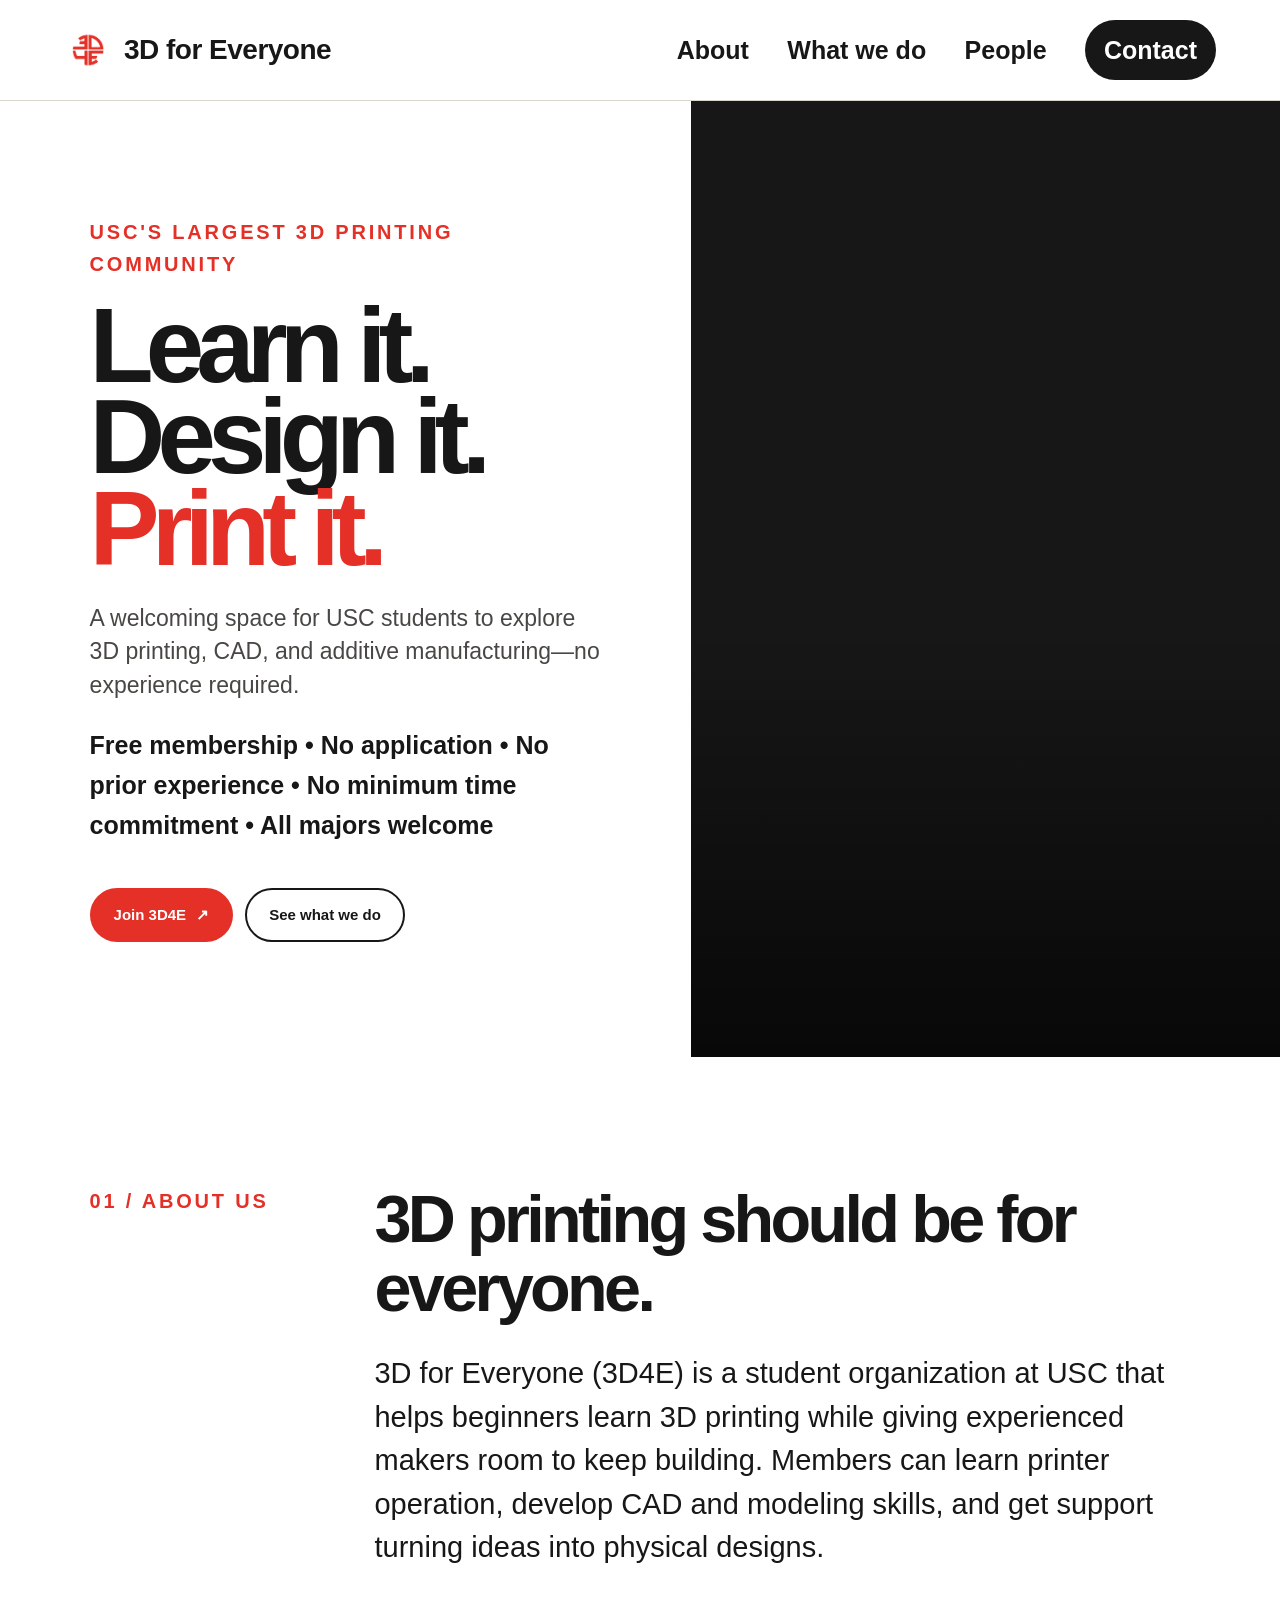
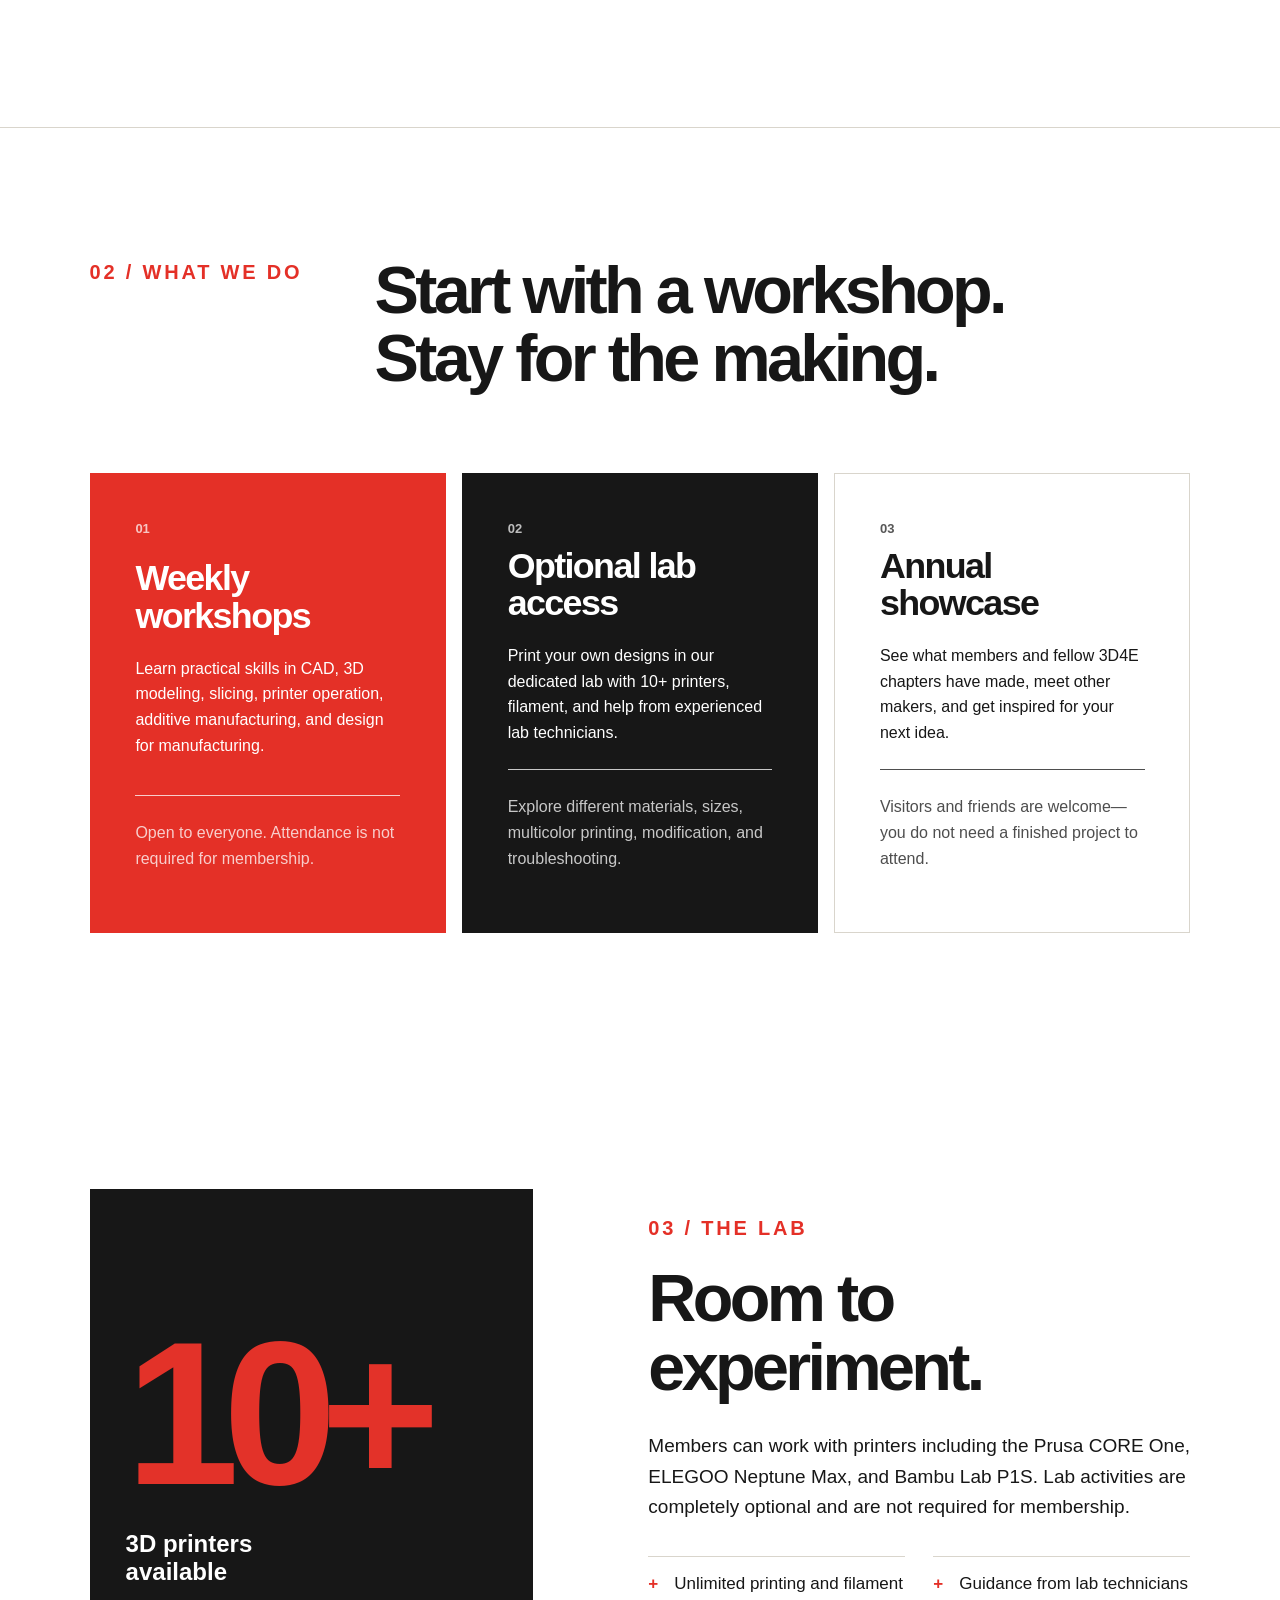
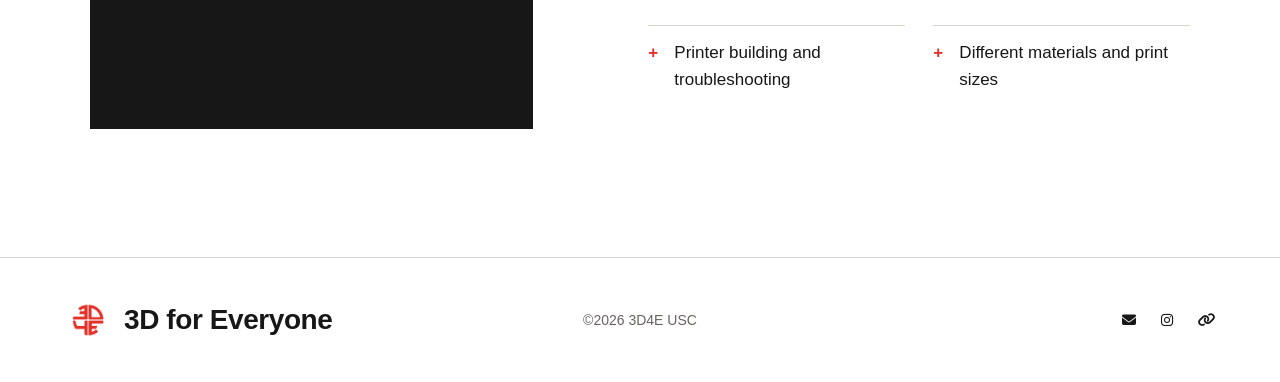
==== index.html @ 54d4dddd "Updating UI" ====
<!doctype html>
<html lang="en">

<head>
  <meta charset="utf-8">
  <meta name="viewport" content="width=device-width, initial-scale=1">
  <meta name="description"
    content="3D for Everyone at USC is an inclusive community for learning 3D printing, CAD, and additive manufacturing.">
  <title>3D for Everyone at USC</title>
  <link rel="stylesheet" href="https://cdnjs.cloudflare.com/ajax/libs/font-awesome/6.5.2/css/all.min.css">
  <link rel="stylesheet" href="styles.css">
</head>

<body>
  <header class="site-header">
    <a class="brand" href="index.html" aria-label="3D for Everyone home">
      <img class="brand-logo" src="images/logo.png" alt="3D for Everyone logo">
      <span>3D for Everyone</span>
    </a>
    <nav aria-label="Main navigation">
      <a href="#about">About</a>
      <a href="#what-we-do">What we do</a>
      <a href="#people">People</a>
      <a class="nav-cta" href="contact.html">Contact</a>
    </nav>
  </header>

  <main>
    <section class="hero">
      <div class="hero-copy">
        <p class="eyebrow">USC's Largest 3D printing community</p>
        <h1>Learn it.<br>Design it.<br><span>Print it.</span></h1>
        <p class="hero-lede">A welcoming space for USC students to explore 3D printing, CAD, and additive
          manufacturing—no experience required.</p>
        <p class="membership-line">
          Free membership • No application • No prior experience • No minimum time commitment • All majors welcome
        </p>
        <div class="button-row">
          <a class="button button-primary" href="https://linktr.ee/3d4e_at_usc" target="_blank"
            rel="noopener noreferrer">Join 3D4E <span aria-hidden="true">↗</span></a>
          <a class="button button-secondary" href="#what-we-do">See what we do</a>



        </div>

      </div>
      <div class="hero-art">
        <div class="hero-slideshow">

          <img src="images/club-photo-2.jpg">
          <img src="images/club-photo-1.jpg">
          <img src="images/club-photo-4.jpg">
          <img src="images/club-photo-5.jpg">
          <img src="images/club-photo-6.jpg">
        </div>

      </div>
    </section>

    <section class="intro section" id="about">
      <p class="section-number">01 / About us</p>
      <div>
        <h2>3D printing should be for everyone.</h2>
        <p>3D for Everyone (3D4E) is a student organization at USC that helps beginners learn 3D printing while giving
          experienced makers room to keep building. Members can learn printer operation, develop CAD and modeling
          skills, and get support turning ideas into physical designs.
        </p>

      </div>
    </section>

    <section class="section activities" id="what-we-do">
      <div class="section-heading">
        <p class="section-number">02 / What we do</p>
        <h2>Start with a workshop.<br>Stay for the making.</h2>
      </div>
      <div class="card-grid">
        <article class="info-card red-card">
          <span class="card-icon" aria-hidden="true">01</span>
          <h3>Weekly workshops</h3>
          <p>Learn practical skills in CAD, 3D modeling, slicing, printer operation, additive manufacturing, and design
            for manufacturing.</p>
          <p class="card-note">Open to everyone. Attendance is not required for membership.</p>
        </article>
        <article class="info-card dark-card">
          <span class="card-icon" aria-hidden="true">02</span>
          <h3>Optional lab access</h3>
          <p>Print your own designs in our dedicated lab with 10+ printers, filament, and help from experienced lab
            technicians.</p>
          <p class="card-note">Explore different materials, sizes, multicolor printing, modification, and
            troubleshooting.</p>
        </article>
        <article class="info-card light-card">
          <span class="card-icon" aria-hidden="true">03</span>
          <h3>Annual showcase</h3>
          <p>See what members and fellow 3D4E chapters have made, meet other makers, and get inspired for your next
            idea.</p>
          <p class="card-note">Visitors and friends are welcome—you do not need a finished project to attend.</p>
        </article>
      </div>
    </section>

    <section class="section lab-section">
      <div class="lab-stat">
        <strong>10+</strong>
        <span>3D printers available</span>
      </div>
      <div class="lab-copy">
        <p class="section-number">03 / The lab</p>
        <h2>Room to experiment.</h2>
        <p>Members can work with printers including the Prusa CORE One, ELEGOO Neptune Max, and Bambu Lab P1S. Lab
          activities are completely optional and are not required for membership.</p>
        <ul class="check-list">
          <li>Unlimited printing and filament</li>
          <li>Guidance from lab technicians</li>
          <li>Printer building and troubleshooting</li>
          <li>Different materials and print sizes</li>
        </ul>
      </div>
    </section>





    <footer>
      <a class="brand footer-brand" href="index.html"><img class="brand-logo" src="images/logo.png"
          alt="3D for Everyone logo"><span>3D for
          Everyone</span></a>
      <p>©2026 3D4E USC</p>
      <div class="footer-links">
        <a href="mailto:3d4e.usc@gmail.com" aria-label="Email 3D4E">
          <i class="fa-solid fa-envelope"></i>
        </a>

        <a href="https://www.instagram.com/3d4e_usc/" target="_blank" rel="noopener noreferrer"
          aria-label="3D4E Instagram">
          <i class="fa-brands fa-instagram"></i>
        </a>

        <a href="https://linktr.ee/3d4e_at_usc" target="_blank" rel="noopener noreferrer" aria-label="3D4E Linktree">
          <i class="fa-solid fa-link"></i>
        </a>
      </div>
    </footer>
    <script>
      const slides = document.querySelectorAll(".hero-slideshow img");
      let currentSlide = 0;

      if (slides.length > 0) {
        slides[0].classList.add("active");

        setInterval(() => {
          slides[currentSlide].classList.remove("active");

          currentSlide = (currentSlide + 1) % slides.length;

          slides[currentSlide].classList.add("active");
        }, 2000);
      }
    </script>
</body>

</html>
---- styles.css ----
:root {
  --red: #e43027;
  --red-bright: #e33229;
  --ink: #171717;
  --cream: #ffffff;
  --white: #ffffff;
  --line: #d9d5cc;
  --muted: #66645f;
}

* {
  box-sizing: border-box;
}

html {
  scroll-behavior: smooth;
}

body {
  margin: 0;
  background: var(--cream);
  color: var(--ink);
  font-family: "DM Sans", Arial, sans-serif;
  font-size: 17px;
  line-height: 1.6;
}

a {
  color: inherit;
}

h1,
h2,
h3,
p {
  margin-top: 0;
}

h1,
h2,
h3,
.brand,
.button {
  font-family: "Space Grotesk", Arial, sans-serif;
}

.site-header {
  min-height: 88px;
  padding: 20px clamp(24px, 5vw, 76px);
  display: flex;
  align-items: center;
  justify-content: space-between;
  gap: 24px;
  border-bottom: 1px solid var(--line);

}

.brand {
  display: inline-flex;
  align-items: center;
  gap: 12px;
  color: var(--ink);
  font-weight: 700;
  text-decoration: none;
  letter-spacing: -.03em;
}

.brand-mark {
  width: 42px;
  height: 42px;
  display: grid;
  place-items: center;
  color: var(--white);
  background: var(--red);
  font-size: 15px;
  border-radius: 50%;
  letter-spacing: -.08em;
}

.brand-logo {
  width: 48px;
  height: 48px;
  object-fit: contain;
}

nav {
  display: flex;
  align-items: center;
  gap: clamp(18px, 3vw, 42px);
}

nav a {
  font-weight: 600;
  text-decoration: none;
  font-size: 25px;
}

nav a:not(.nav-cta):hover {
  color: var(--red);
}

.nav-cta {
  padding: 10px 19px;
  color: var(--white);
  background: var(--ink);
  border-radius: 999px;
}

.nav-cta:hover,
.nav-cta.active {
  background: var(--red);
}

.brand>span {
  font-size: 28px;
}

.hero {
  min-height: calc(100vh - 88px);
  display: grid;
  grid-template-columns: 1.08fr .92fr;
}

.hero-copy {
  padding: clamp(64px, 9vw, 130px) clamp(30px, 7vw, 104px);
  display: flex;
  flex-direction: column;
  justify-content: center;
}

.eyebrow,
.section-number {
  color: var(--red);
  font-family: "Space Grotesk", Arial, sans-serif;
  font-size: 20px;
  font-weight: 700;
  letter-spacing: .14em;
  text-transform: uppercase;
}

.hero h1,
.contact-hero h1 {
  margin-bottom: 28px;
  font-size: clamp(58px, 8.2vw, 110px);
  line-height: .87;
  letter-spacing: -.075em;
}

.hero h1 span,
.contact-hero h1 span {
  color: var(--red);
}

.hero-lede {
  max-width: 630px;
  color: #484743;
  font-size: clamp(18px, 2vw, 23px);
  line-height: 1.45;
}

.button-row {
  margin-top: 18px;
  display: flex;
  flex-wrap: wrap;
  gap: 12px;
}

.button {
  display: inline-flex;
  align-items: center;
  justify-content: center;
  gap: 10px;
  min-height: 52px;
  padding: 13px 22px;
  border: 2px solid var(--ink);
  border-radius: 999px;
  font-size: 15px;
  font-weight: 700;
  text-decoration: none;
  transition: transform .18s ease, background .18s ease;
}

.button:hover {
  transform: translateY(-2px);
}

.button-primary {
  border-color: var(--red);
  color: var(--white);
  background: var(--red);
}

.button-primary:hover {
  background: #a9152e;
}

.button-secondary {
  background: transparent;
}

.button-secondary:hover {
  color: var(--white);
  background: var(--ink);
}

.section {
  padding: clamp(72px, 10vw, 150px) clamp(24px, 7vw, 104px);
}

.intro {
  display: grid;
  grid-template-columns: minmax(180px, .45fr) 1.55fr;
  gap: 48px;
  border-bottom: 1px solid var(--line);
}

.intro h2,
.section-heading h2,
.lab-copy h2,
.contact-note h2 {
  margin-bottom: 30px;
  font-size: clamp(38px, 5.2vw, 72px);
  line-height: 1.03;
  letter-spacing: -.055em;
}

.intro>div p {
  max-width: 900px;
  font-size: clamp(20px, 2.3vw, 29px);
  line-height: 1.5;
}

.activities {
  background: var(--white);
}

.section-heading {
  display: grid;
  grid-template-columns: minmax(180px, .45fr) 1.55fr;
  gap: 48px;
  align-items: start;
}

.card-grid {
  margin-top: 50px;
  display: grid;
  grid-template-columns: repeat(3, 1fr);
  gap: 16px;
}

.info-card {
  min-height: 460px;
  padding: clamp(28px, 3.5vw, 48px);
  display: flex;
  flex-direction: column;
  border: 1px solid var(--line);
}

.card-icon {
  font-family: "Space Grotesk", sans-serif;
  font-size: 13px;
  font-weight: 700;
  opacity: .72;
}

.info-card h3 {
  margin: auto 0 20px;
  font-size: clamp(26px, 2.8vw, 39px);
  line-height: 1.05;
  letter-spacing: -.045em;
}

.info-card p {
  font-size: 16px;
}

.card-note {
  margin-top: auto;
  padding-top: 24px;
  border-top: 1px solid currentColor;
  opacity: .76;
}

.red-card {
  color: var(--white);
  background: var(--red);
  border-color: var(--red);
}

.dark-card {
  color: var(--white);
  background: var(--ink);
  border-color: var(--ink);
}

.light-card {
  background: var(--cream);
}

.lab-section {
  display: grid;
  grid-template-columns: .9fr 1.1fr;
  gap: clamp(50px, 9vw, 140px);
  align-items: center;
}

.lab-stat {
  min-height: 540px;
  padding: 36px;
  display: flex;
  flex-direction: column;
  justify-content: center;
  color: var(--white);
  background: var(--ink);
}

.lab-stat strong {
  color: var(--red-bright);
  font-family: "Space Grotesk", sans-serif;
  font-size: clamp(110px, 16vw, 220px);
  line-height: .8;
  letter-spacing: -.08em;
}

.lab-stat span {
  max-width: 230px;
  margin-top: 34px;
  font-family: "Space Grotesk", sans-serif;
  font-size: 24px;
  font-weight: 600;
  line-height: 1.15;
}

.lab-copy>p:not(.section-number) {
  max-width: 660px;
  font-size: 19px;
}

.check-list {
  padding: 0;
  margin: 34px 0 0;
  display: grid;
  grid-template-columns: 1fr 1fr;
  gap: 14px 28px;
  list-style: none;
}

.check-list li {
  padding: 13px 0 13px 26px;
  position: relative;
  border-top: 1px solid var(--line);
}

.check-list li::before {
  content: "+";
  position: absolute;
  left: 0;
  color: var(--red);
  font-weight: 700;
}

.button-light {
  color: var(--ink);
  background: var(--white);
  border-color: var(--white);
}

.button-light:hover {
  color: var(--white);
  background: var(--ink);
  border-color: var(--ink);
}

footer {
  padding: 38px clamp(24px, 5vw, 76px);
  display: grid;
  grid-template-columns: 1fr auto 1fr;
  align-items: center;
  gap: 30px;
  border-top: 1px solid var(--line);
  font-size: 14px;
}

footer p {
  margin: 0;
  color: var(--muted);
}

.footer-links {
  display: flex;
  justify-content: flex-end;
  gap: 25px;
}

.footer-links a {
  font-weight: 600;
  text-decoration: none;
}

.footer-links a:hover {
  color: var(--red);
}

.contact-main {
  min-height: calc(100vh - 88px);
}

.contact-hero {
  padding: 55px clamp(24px, 5vw, 75px);
  align-items: center;
  gap: 20px;
}


.contact-description {
  max-width: 650px;
  font-size: 21px;
}

.contact-hero h1 {
   margin: 0;
  font-size: clamp(42px, 5vw, 75px);
  line-height: 1.1;
  white-space: nowrap;
  margin-bottom: 30px;
  max-width: 950px;
}

.contact-hero>p:last-child {
  max-width: 650px;
  font-size: 21px;
  color: #494844;
}

.contact-grid {
  margin: 0 clamp(24px, 7vw, 104px);
  border-top: 1px solid var(--ink);
}

.contact-card {
  min-height: 120px;
  padding: 25px 8px;
  display: grid;
  grid-template-columns: 180px 1fr auto;
  align-items: center;
  gap: 30px;
  border-bottom: 1px solid var(--ink);
  text-decoration: none;
  transition: color .2s, padding .2s;
}

.contact-card:hover {
  padding-left: 20px;
  color: var(--red);
}

.contact-label {
  color: var(--muted);
  font-size: 14px;
  font-weight: 700;
  text-transform: uppercase;
  letter-spacing: .12em;
}

.contact-card strong {
  font-family: "Space Grotesk", sans-serif;
  font-size: clamp(22px, 3vw, 37px);
  letter-spacing: -.04em;
}

.arrow {
  font-size: 28px;
}

.contact-note {
  padding: clamp(36px, 6vw, 76px);
  display: grid;
  grid-template-columns: 1fr 1fr;
  gap: 25px 30px;
  align-items: start;
  background: var(--white);
}

.contact-note h2 {
  grid-row: span 2;
  margin: 0;
}

.contact-note p {
  font-size: 19px;
}

.contact-note .button {
  justify-self: start;
}

.contact-note {
  display: flex;
  align-items: center;
  justify-content: flex-start;
  gap: 80px;
}

.discord-qr {
  display: block;
  width: 260px;
  height: 260px;
  padding: 12px;
  object-fit: contain;
  background: white;
  border: 3px solid var(--ink);
  border-radius: 16px;
  transition: transform 0.2s ease;
}

.discord-qr:hover {
  transform: scale(1.04);
}



.hero-art {
  position: relative;
  min-height: 650px;
  overflow: hidden;
  background: var(--ink);
}

.hero-slideshow {
  position: absolute;
  inset: 0;
}

.hero-slideshow img {
  position: absolute;
  width: 100%;
  height: 100%;
  object-fit: cover;
  opacity: 0;
  animation: hero-slideshow 20s infinite;
}
.membership-line {
  color: var(--black);
  font-size: 25px !important;
  font-weight: 700;
}

@keyframes hero-slideshow {
  0% {
    opacity: 0;
    transform: scale(1);
  }

  5% {
    opacity: 1;
  }

  25% {
    opacity: 1;
  }

  30% {
    opacity: 0;
    transform: scale(1.05);
  }

  100% {
    opacity: 0;
  }
}

/* Dark gradient so the caption stays readable. */
.hero-art::after {
  content: "";
  position: absolute;
  inset: 0;
  width: auto;
  height: auto;
  border: 0;
  border-radius: 0;
  background: linear-gradient(to top,
      rgba(0, 0, 0, 0.65),
      transparent 45%);
  pointer-events: none;
}

.photo-caption {
  position: absolute;
  right: 32px;
  bottom: 22px;
  z-index: 2;
  margin: 0;
  color: white;
  font-size: 13px;
  letter-spacing: 0.08em;
  text-transform: uppercase;
}

@media (prefers-reduced-motion: reduce) {
  .hero-slideshow img {
    display: none;
    animation: none;
  }

  .hero-slideshow img:first-child {
    display: block;
    opacity: 1;
  }
}

@media (max-width: 900px) {
  .hero {
    grid-template-columns: 1fr;
  }

  .hero-art {
    min-height: 600px;
  }

  .intro,
  .section-heading,
  .lab-section,
  .contact-note {
    grid-template-columns: 1fr;
  }

  .card-grid {
    grid-template-columns: 1fr;
  }

  .info-card {
    min-height: 360px;
  }

  .check-list {
    grid-template-columns: 1fr;
  }

  .footer-links {
    display: flex;
    justify-content: flex-end;
    align-items: center;
    gap: 24px;
  }

  .footer-links a {
    display: inline-flex;
    align-items: center;
    justify-content: center;
    color: var(--ink);
    font-size: 27px;
    text-decoration: none;
    transition:
      color 0.2s ease,
      transform 0.2s ease;
  }

  .footer-links a:hover {
    color: var(--red);
    transform: translateY(-3px);
  }

  .contact-note h2 {
    grid-row: auto;
  }
}

@media (max-width: 650px) {
  body {
    font-size: 16px;
  }

  .site-header {
    align-items: flex-start;
    flex-direction: column;
  }

  nav {
    width: 100%;
    overflow-x: auto;
    gap: 22px;
    padding-bottom: 2px;
  }

  nav a {
    white-space: nowrap;
  }

  .hero {
    min-height: auto;
  }

  .hero-copy {
    padding-top: 70px;
    padding-bottom: 75px;
  }

  .hero-art {
    min-height: 480px;
  }

  .printer-frame {
    width: 72%;
    border-width: 12px;
    border-top-width: 20px;
  }

  .intro,
  .section-heading {
    gap: 14px;
  }

  .lab-stat {
    min-height: 390px;
  }

  .contact-card {
    grid-template-columns: 1fr auto;
    gap: 4px 16px;
  }

  .contact-label {
    grid-column: 1 / -1;
  }

  .footer-brand span:last-child {
    display: inline;
  }

  .discord-qr {
    width: 220px;
    height: 220px;
  }
}

@media (prefers-reduced-motion: reduce) {
  html {
    scroll-behavior: auto;
  }

  .button,
  .contact-card {
    transition: none;
  }
}
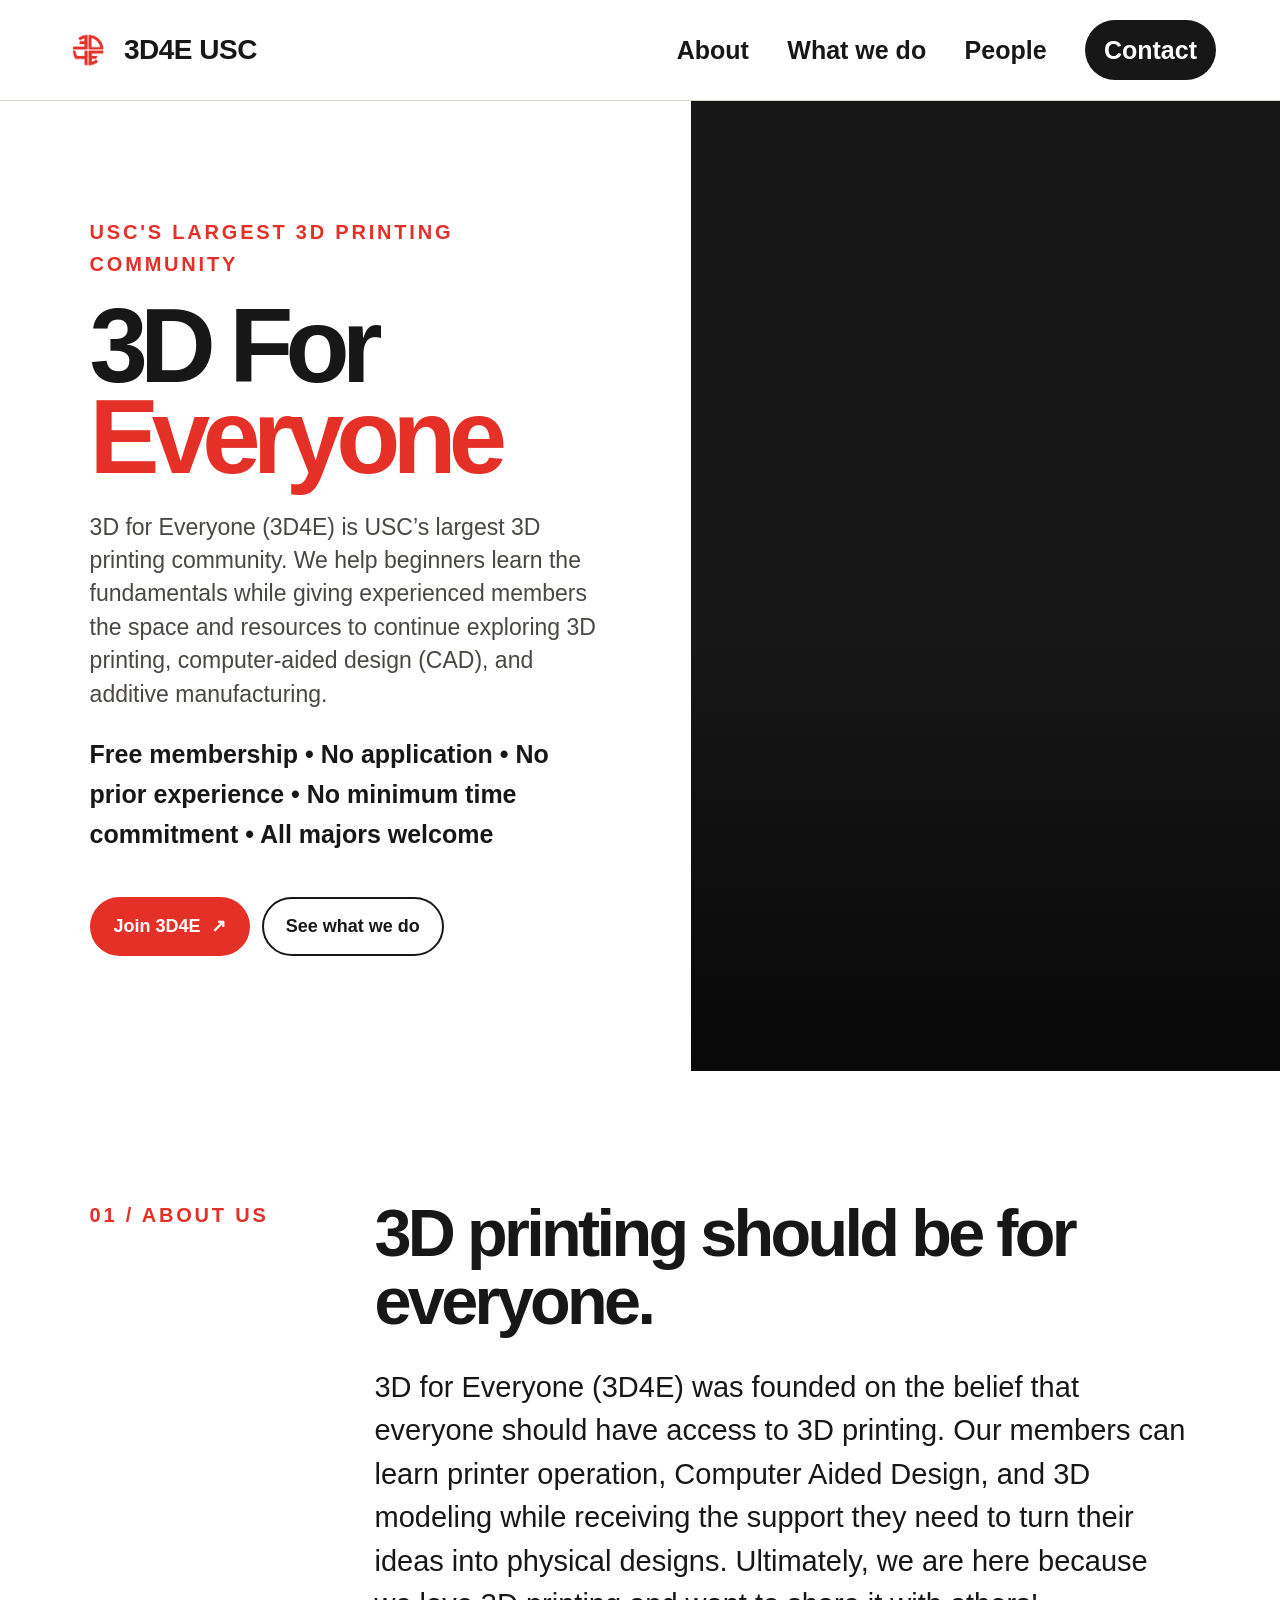
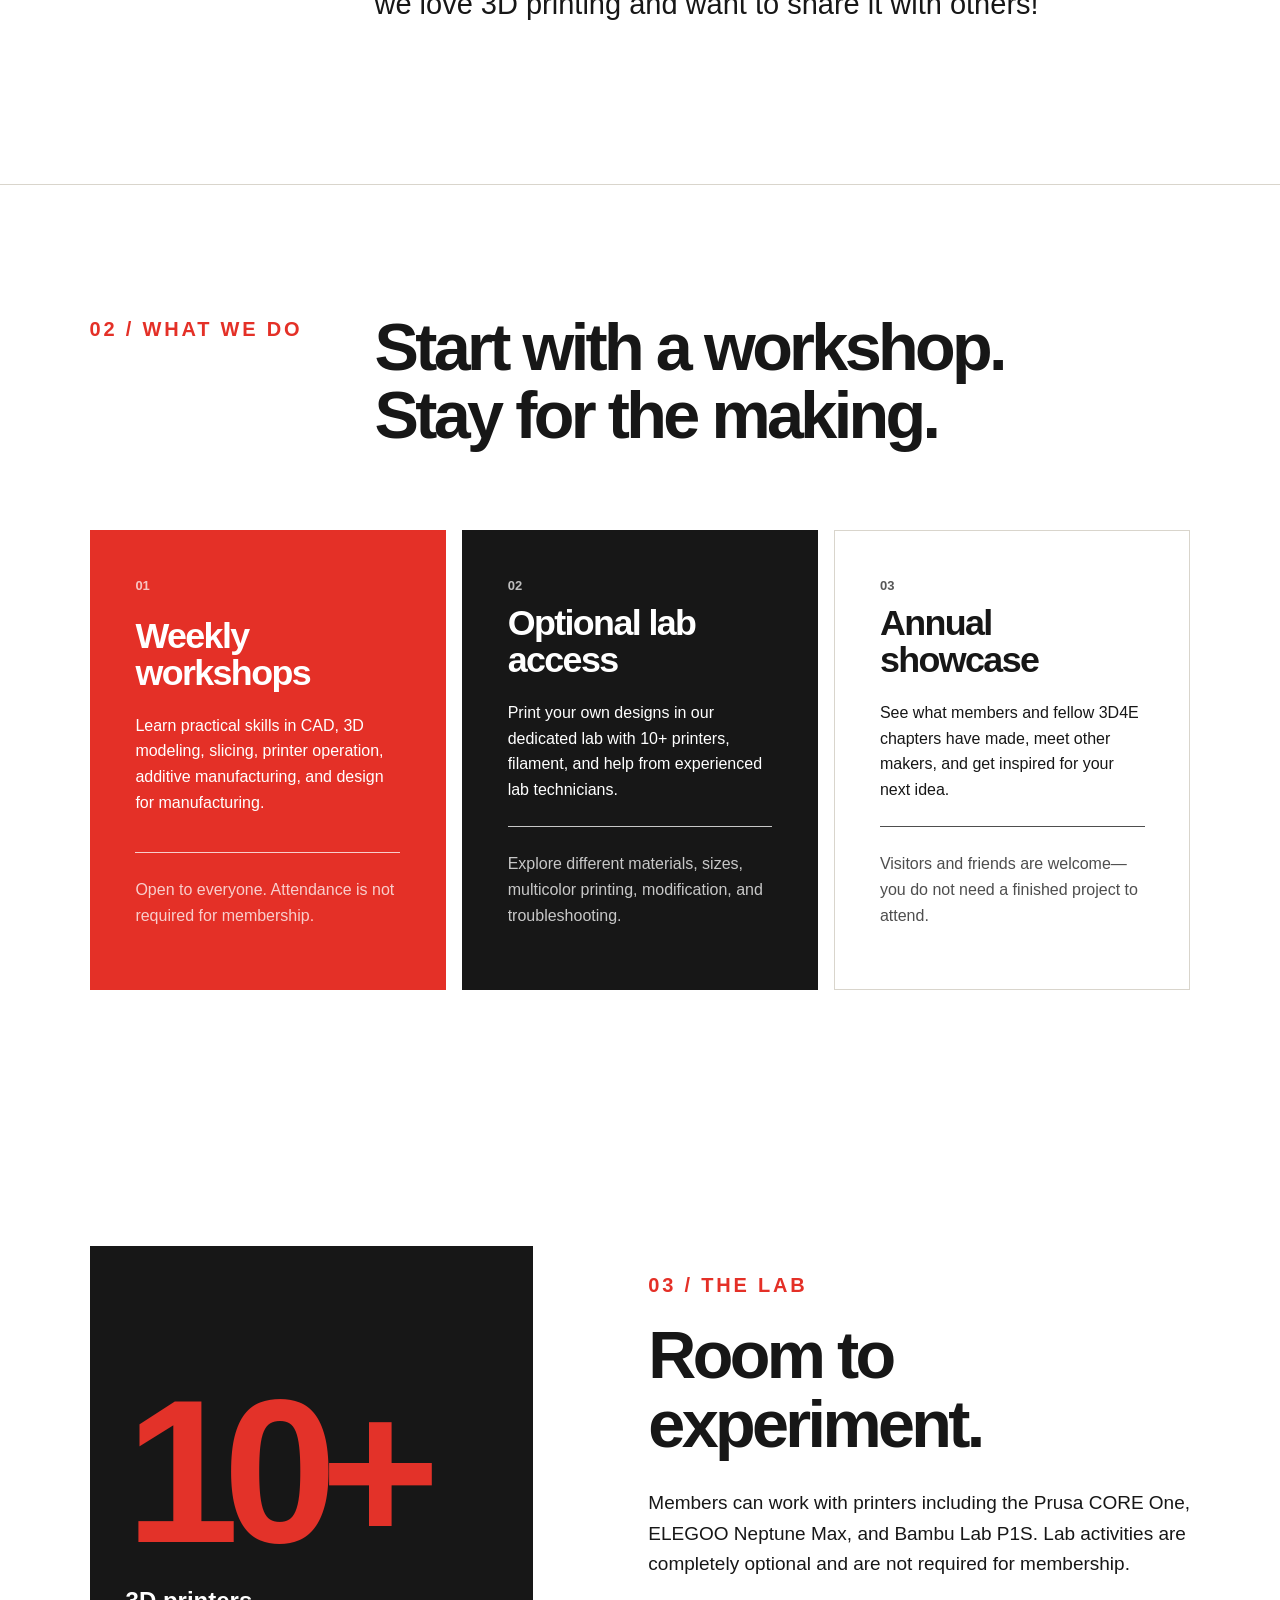
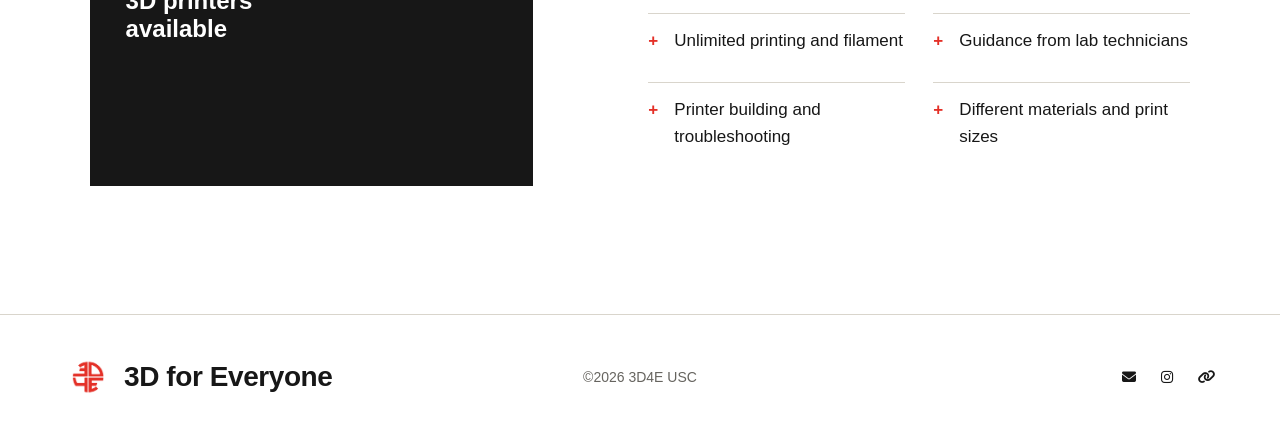
==== commit 9f9d118f: "Updated UI and Content" ====
--- a/index.html
+++ b/index.html
@@ -15,7 +15,7 @@
   <header class="site-header">
     <a class="brand" href="index.html" aria-label="3D for Everyone home">
       <img class="brand-logo" src="images/logo.png" alt="3D for Everyone logo">
-      <span>3D for Everyone</span>
+      <span>3D4E USC</span>
     </a>
     <nav aria-label="Main navigation">
       <a href="#about">About</a>
@@ -29,9 +29,12 @@
     <section class="hero">
       <div class="hero-copy">
         <p class="eyebrow">USC's Largest 3D printing community</p>
-        <h1>Learn it.<br>Design it.<br><span>Print it.</span></h1>
-        <p class="hero-lede">A welcoming space for USC students to explore 3D printing, CAD, and additive
-          manufacturing—no experience required.</p>
+        <h1>3D For <span>Everyone</span></h1>
+        <p class="hero-lede">
+          3D for Everyone (3D4E) is USC’s largest 3D printing community. We help beginners learn the fundamentals while
+          giving experienced members the space and resources to continue exploring 3D printing, computer-aided design
+          (CAD), and additive manufacturing.
+        </p>
         <p class="membership-line">
           Free membership • No application • No prior experience • No minimum time commitment • All majors welcome
         </p>
@@ -62,9 +65,12 @@
       <p class="section-number">01 / About us</p>
       <div>
         <h2>3D printing should be for everyone.</h2>
-        <p>3D for Everyone (3D4E) is a student organization at USC that helps beginners learn 3D printing while giving
-          experienced makers room to keep building. Members can learn printer operation, develop CAD and modeling
-          skills, and get support turning ideas into physical designs.
+        <p>
+          3D for Everyone (3D4E) was founded on the belief that everyone should have access to 3D printing. Our members
+          can learn printer operation, Computer Aided Design, and 3D modeling while receiving the
+          support they need to turn their ideas into physical designs. Ultimately, we are here because we love 3D
+          printing and want to share it with others!
+
         </p>
 
       </div>
--- a/styles.css
+++ b/styles.css
@@ -174,7 +174,7 @@
   padding: 13px 22px;
   border: 2px solid var(--ink);
   border-radius: 999px;
-  font-size: 15px;
+  font-size: 18px;
   font-weight: 700;
   text-decoration: none;
   transition: transform .18s ease, background .18s ease;
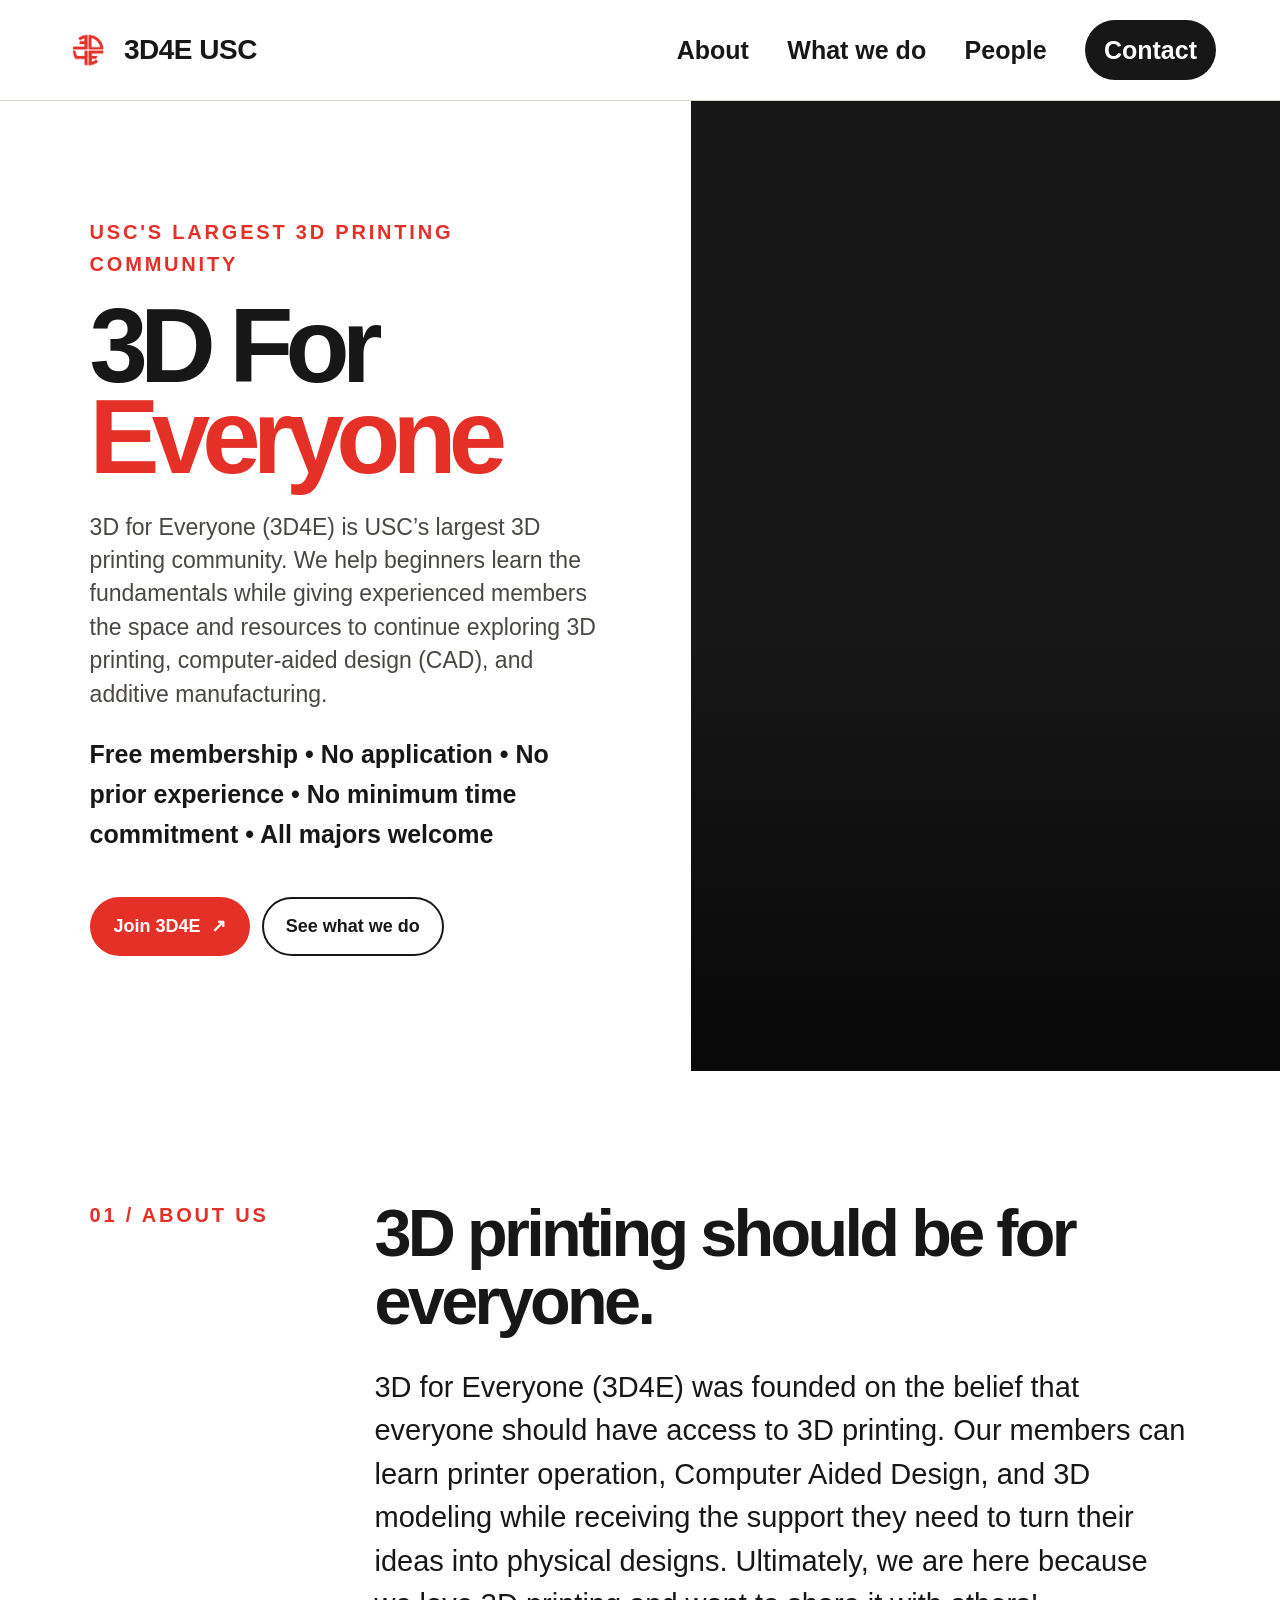
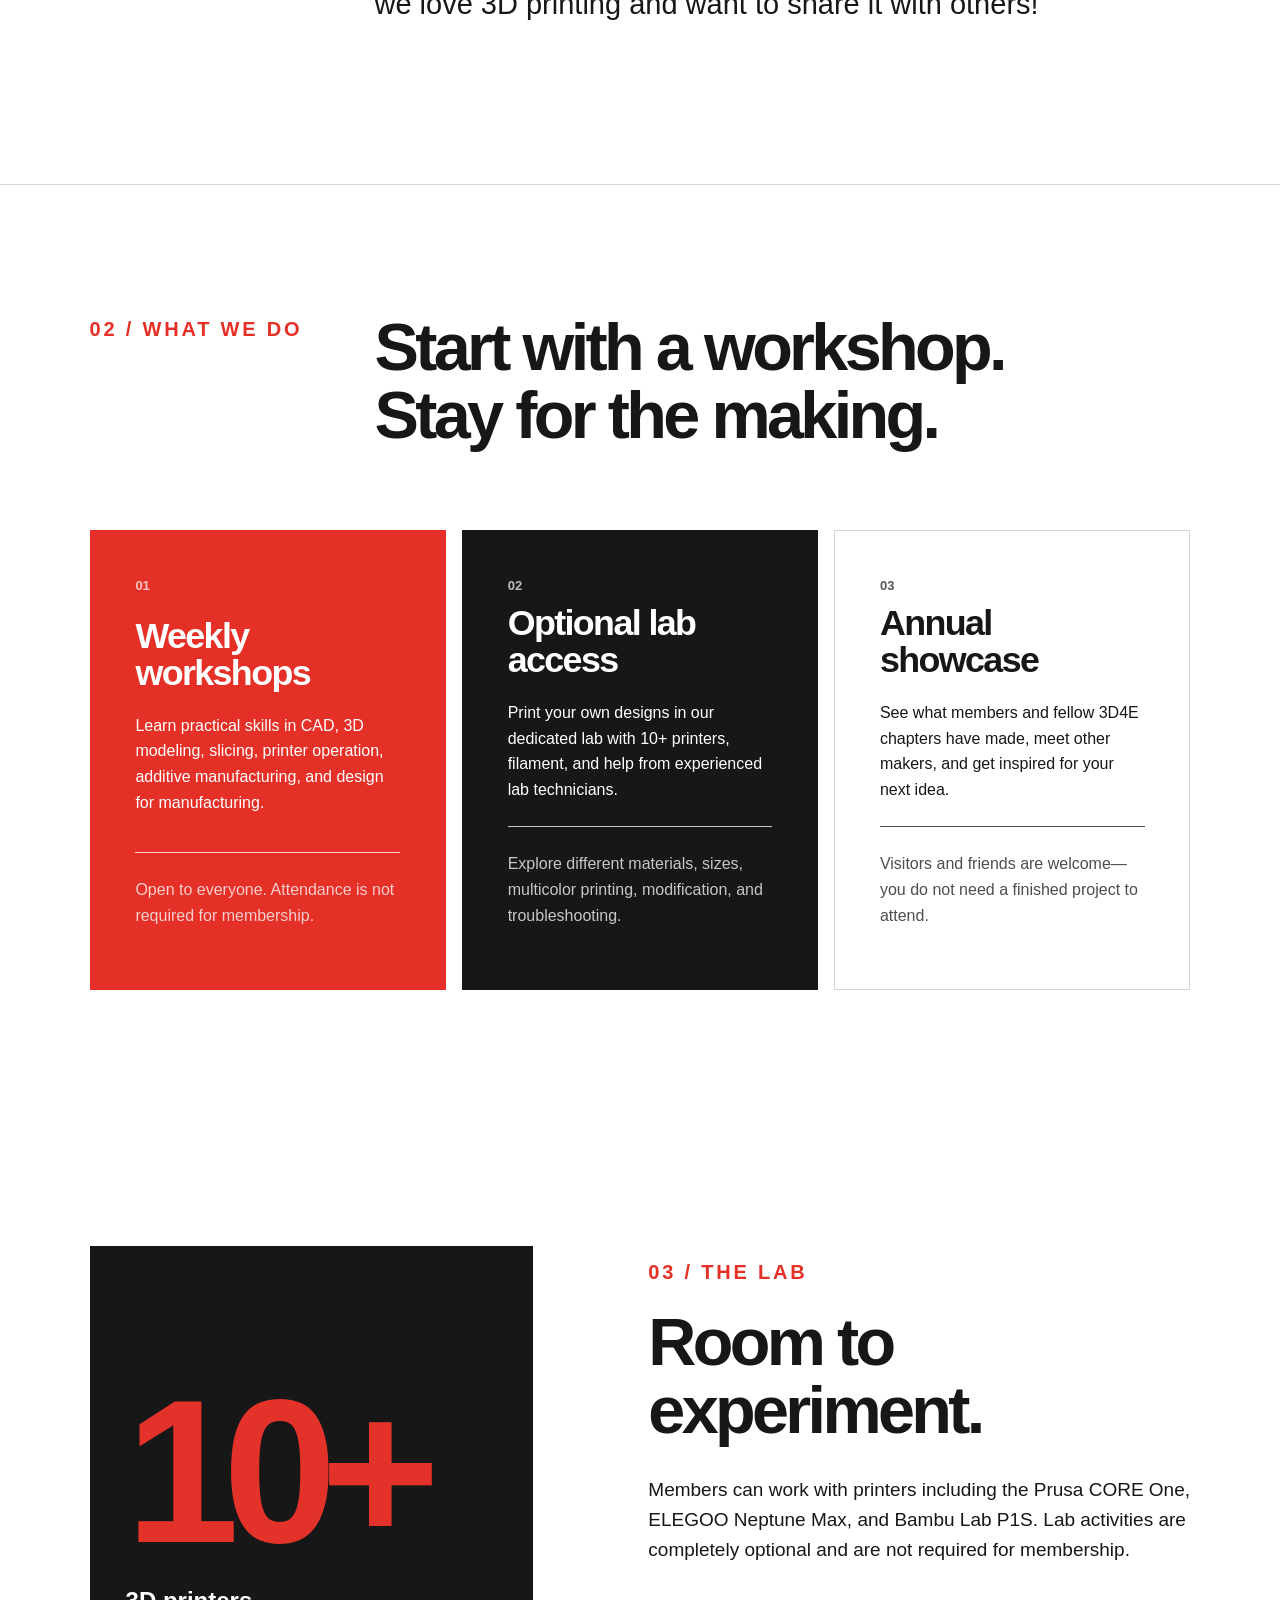
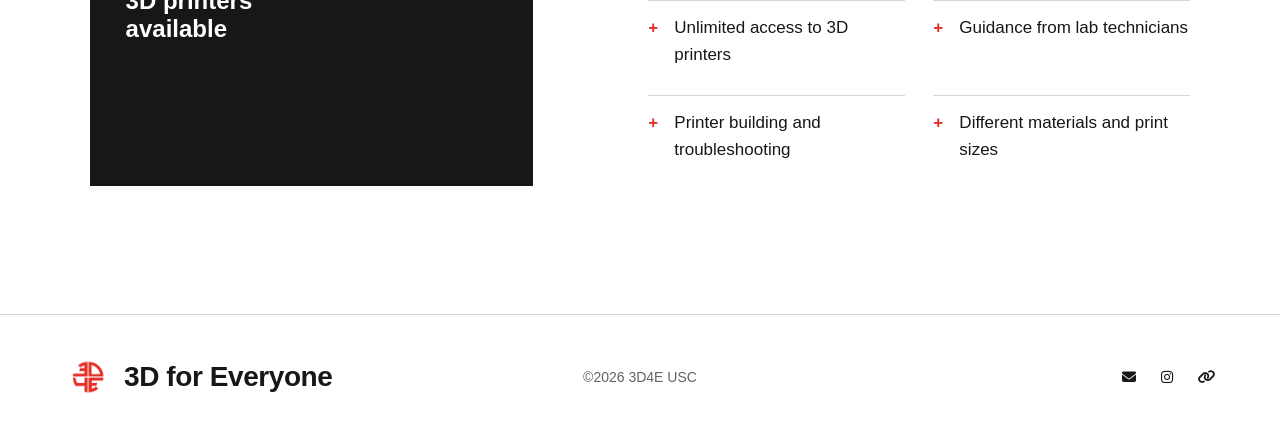
==== commit 565a9fa4: "Update index.html" ====
--- a/index.html
+++ b/index.html
@@ -118,7 +118,7 @@
         <p>Members can work with printers including the Prusa CORE One, ELEGOO Neptune Max, and Bambu Lab P1S. Lab
           activities are completely optional and are not required for membership.</p>
         <ul class="check-list">
-          <li>Unlimited printing and filament</li>
+          <li>Unlimited access to 3D printers</li>
           <li>Guidance from lab technicians</li>
           <li>Printer building and troubleshooting</li>
           <li>Different materials and print sizes</li>
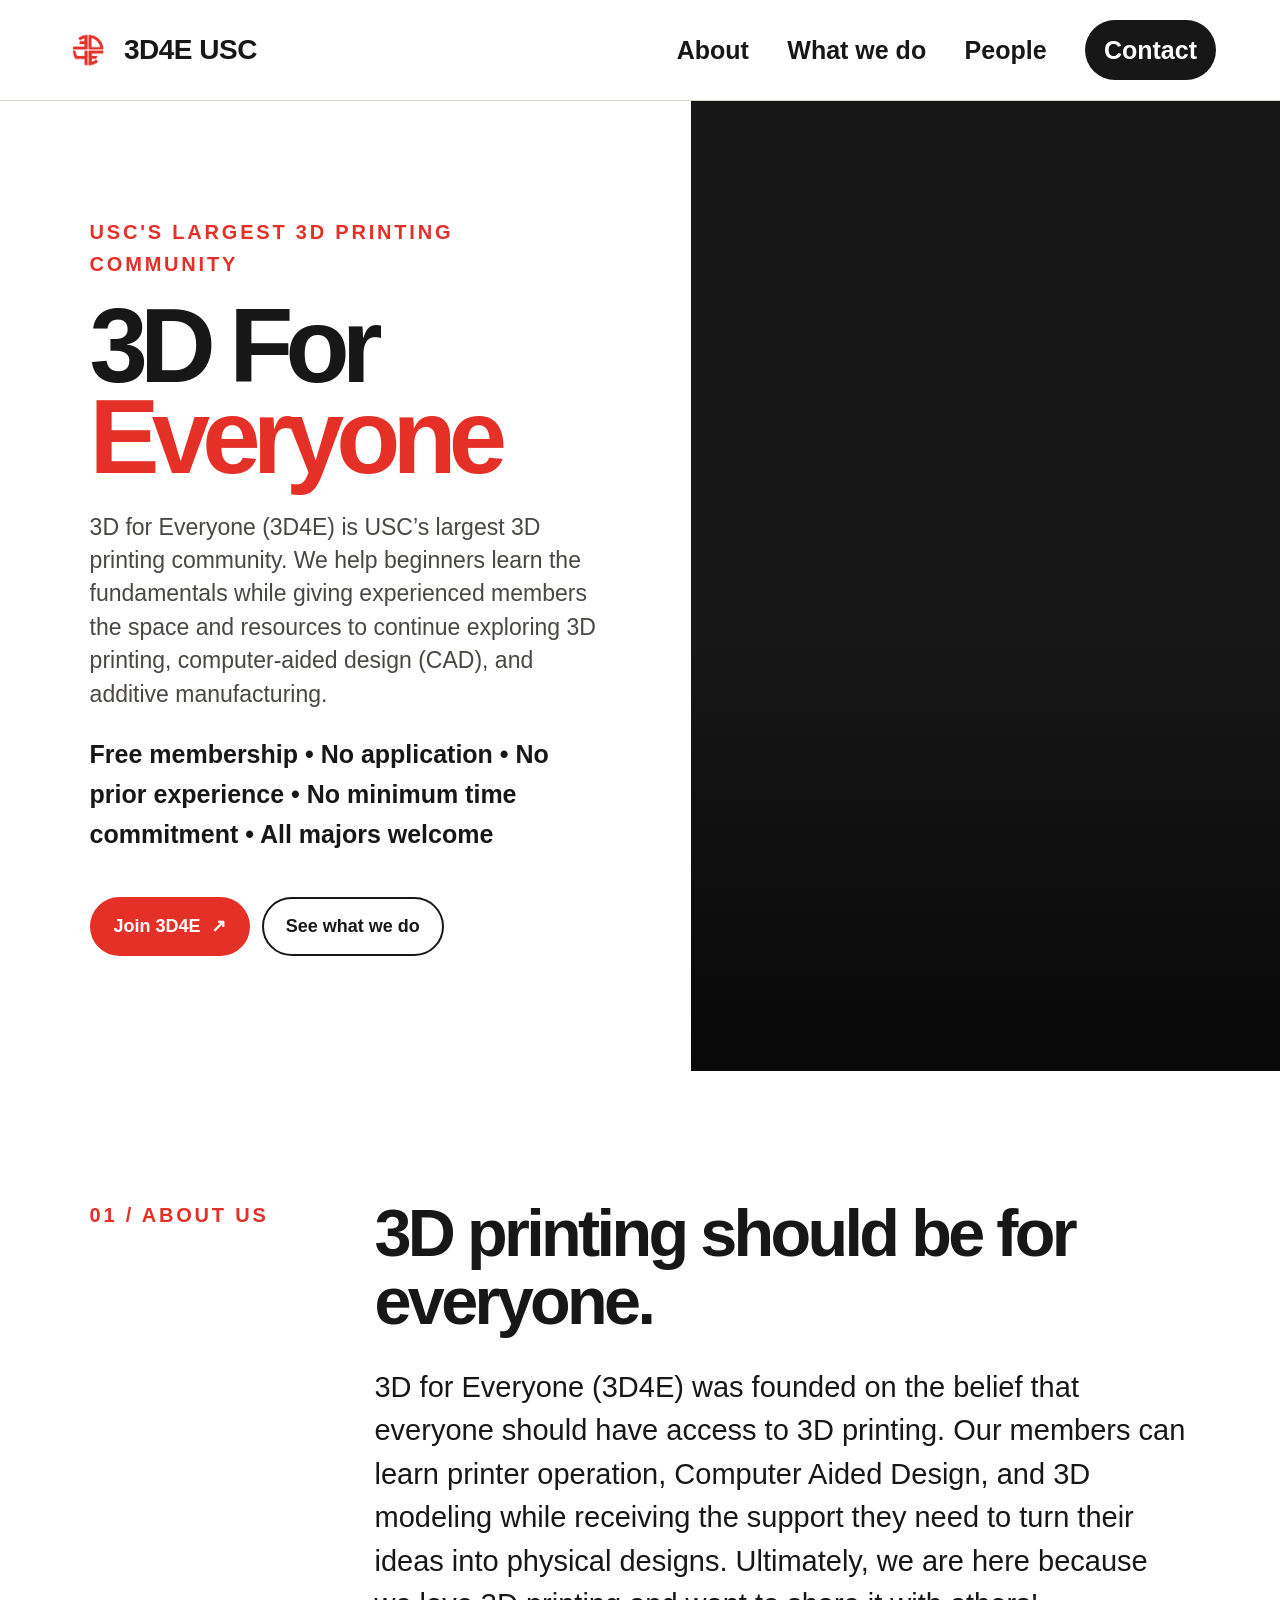
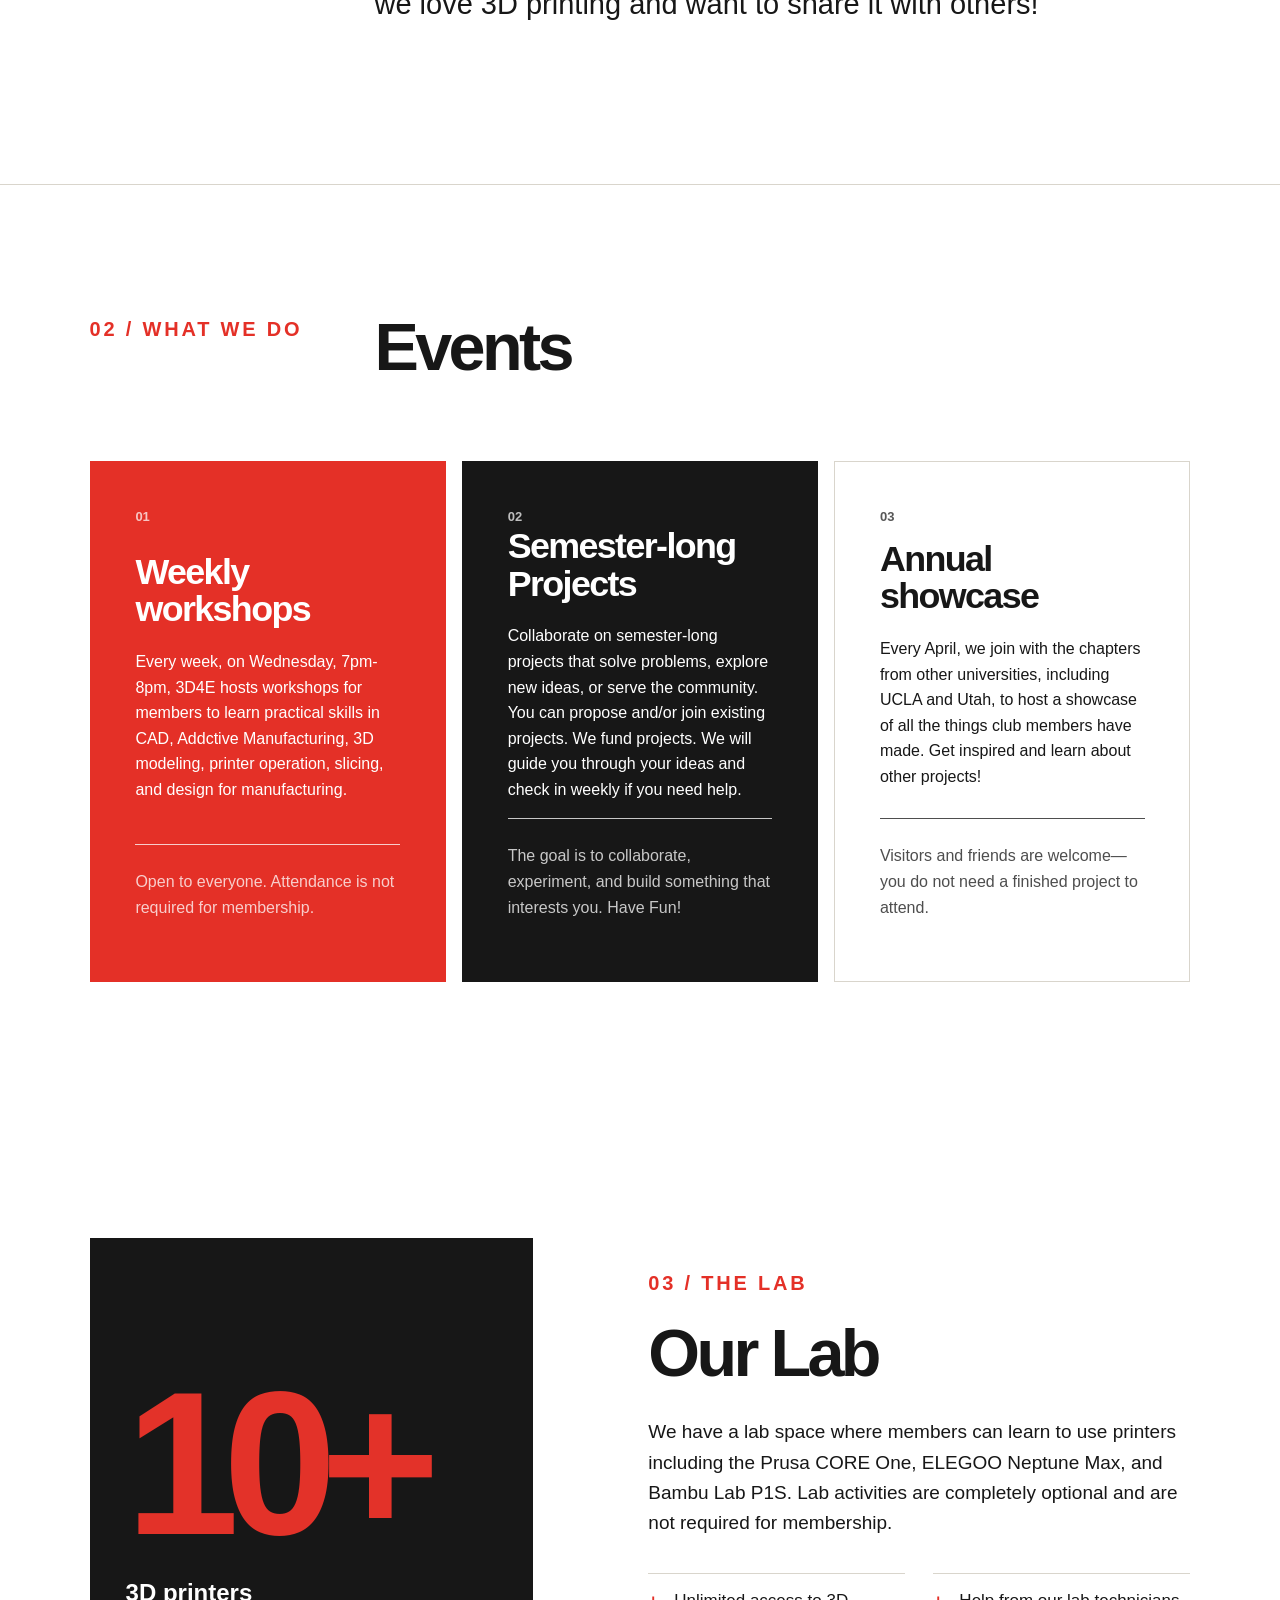
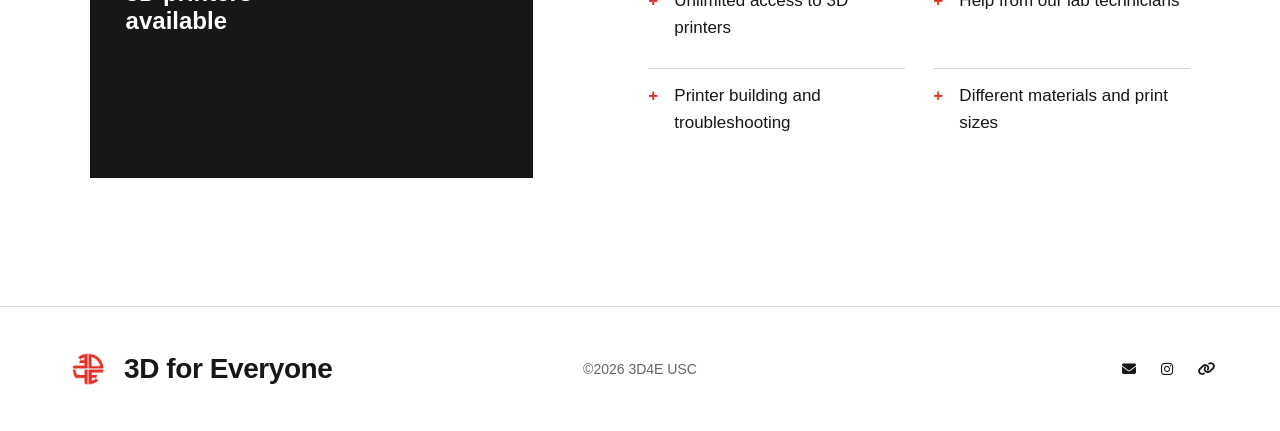
==== commit eb47c2f1: "Update index.html" ====
--- a/index.html
+++ b/index.html
@@ -79,29 +79,31 @@
     <section class="section activities" id="what-we-do">
       <div class="section-heading">
         <p class="section-number">02 / What we do</p>
-        <h2>Start with a workshop.<br>Stay for the making.</h2>
+        <h2>Events</h2>
       </div>
       <div class="card-grid">
         <article class="info-card red-card">
           <span class="card-icon" aria-hidden="true">01</span>
           <h3>Weekly workshops</h3>
-          <p>Learn practical skills in CAD, 3D modeling, slicing, printer operation, additive manufacturing, and design
-            for manufacturing.</p>
+          <p>Every week,
+            on Wednesday, 7pm-8pm, 3D4E hosts workshops for members to learn practical skills in CAD, Addctive
+            Manufacturing, 3D modeling, printer operation, slicing, and design for manufacturing.</p>
           <p class="card-note">Open to everyone. Attendance is not required for membership.</p>
         </article>
         <article class="info-card dark-card">
           <span class="card-icon" aria-hidden="true">02</span>
-          <h3>Optional lab access</h3>
-          <p>Print your own designs in our dedicated lab with 10+ printers, filament, and help from experienced lab
-            technicians.</p>
-          <p class="card-note">Explore different materials, sizes, multicolor printing, modification, and
-            troubleshooting.</p>
+          <h3>Semester-long Projects</h3>
+          <p>Collaborate on semester-long projects that solve problems, explore new ideas, or serve the community. You
+            can propose and/or join existing projects. We fund projects. We will guide you through your ideas and check in weekly if you need help. </p>
+          <p class="card-note">The goal is to collaborate, experiment, and build something that interests you. Have Fun!
+          </p>
         </article>
         <article class="info-card light-card">
           <span class="card-icon" aria-hidden="true">03</span>
           <h3>Annual showcase</h3>
-          <p>See what members and fellow 3D4E chapters have made, meet other makers, and get inspired for your next
-            idea.</p>
+          <p>Every April, we join with the chapters from other universities, including UCLA and Utah, to host a showcase of all the things club members
+            have made. Get inspired and learn about other projects! 
+          </p>
           <p class="card-note">Visitors and friends are welcome—you do not need a finished project to attend.</p>
         </article>
       </div>
@@ -114,12 +116,13 @@
       </div>
       <div class="lab-copy">
         <p class="section-number">03 / The lab</p>
-        <h2>Room to experiment.</h2>
-        <p>Members can work with printers including the Prusa CORE One, ELEGOO Neptune Max, and Bambu Lab P1S. Lab
+        <h2>Our Lab</h2>
+        <p>We have a lab space where members can learn to use printers including the Prusa CORE One, ELEGOO Neptune Max,
+          and Bambu Lab P1S. Lab
           activities are completely optional and are not required for membership.</p>
         <ul class="check-list">
           <li>Unlimited access to 3D printers</li>
-          <li>Guidance from lab technicians</li>
+          <li>Help from our lab technicians</li>
           <li>Printer building and troubleshooting</li>
           <li>Different materials and print sizes</li>
         </ul>
--- a/styles.css
+++ b/styles.css
@@ -742,4 +742,255 @@
   .contact-card {
     transition: none;
   }
-}+}
+
+/* Final mobile overrides */
+@media (max-width: 768px) {
+  body {
+    font-size: 16px;
+    overflow-x: hidden;
+  }
+
+  .site-header {
+    min-height: auto;
+    padding: 14px 20px;
+    align-items: center;
+    flex-direction: row;
+    flex-wrap: wrap;
+    gap: 12px;
+  }
+
+  .brand {
+    gap: 8px;
+  }
+
+  .brand-logo {
+    width: 34px;
+    height: 34px;
+  }
+
+  .brand > span {
+    font-size: 19px;
+  }
+
+  nav {
+    order: 2;
+    width: 100%;
+    display: flex;
+    justify-content: space-between;
+    gap: 8px;
+    overflow: visible;
+  }
+
+  nav a {
+    padding: 7px 3px;
+    font-size: 14px;
+    white-space: nowrap;
+  }
+
+  .nav-cta {
+    padding: 7px 13px;
+  }
+
+  .hero {
+    min-height: auto;
+    grid-template-columns: 1fr;
+  }
+
+  .hero-copy {
+    padding: 60px 20px 55px;
+  }
+
+  .eyebrow,
+  .section-number {
+    font-size: 13px;
+    letter-spacing: .11em;
+  }
+
+  .hero h1,
+  .contact-hero h1 {
+    margin-bottom: 22px;
+    font-size: clamp(48px, 15vw, 68px);
+    line-height: .92;
+    letter-spacing: -.065em;
+    white-space: normal;
+  }
+
+  .hero-lede,
+  .contact-description {
+    font-size: 18px;
+  }
+
+  .button-row {
+    display: grid;
+    grid-template-columns: 1fr;
+  }
+
+  .button {
+    width: 100%;
+    min-height: 48px;
+    padding: 11px 18px;
+    font-size: 16px;
+  }
+
+  .hero-art {
+    min-height: 360px;
+  }
+
+  .section {
+    padding: 64px 20px;
+  }
+
+  .intro,
+  .section-heading,
+  .lab-section {
+    grid-template-columns: 1fr;
+    gap: 18px;
+  }
+
+  .intro h2,
+  .section-heading h2,
+  .lab-copy h2,
+  .contact-note h2 {
+    margin-bottom: 20px;
+    font-size: 38px;
+    line-height: 1.05;
+  }
+
+  .intro > div p {
+    font-size: 19px;
+    line-height: 1.5;
+  }
+
+  .membership-line {
+    font-size: 16px !important;
+    line-height: 1.7;
+    white-space: normal;
+  }
+
+  .card-grid {
+    margin-top: 30px;
+    grid-template-columns: 1fr;
+    gap: 12px;
+  }
+
+  .info-card {
+    min-height: 0;
+    padding: 28px 24px;
+  }
+
+  .info-card h3 {
+    margin: 55px 0 18px;
+    font-size: 31px;
+  }
+
+  .lab-section {
+    gap: 38px;
+  }
+
+  .lab-stat {
+    min-height: 300px;
+    padding: 28px;
+  }
+
+  .lab-stat strong {
+    font-size: 110px;
+  }
+
+  .check-list {
+    grid-template-columns: 1fr;
+  }
+
+  .contact-main {
+    min-height: auto;
+  }
+
+  .contact-hero {
+    padding: 48px 20px 38px;
+  }
+
+  .contact-grid {
+    margin: 0 20px;
+  }
+
+  .contact-card {
+    min-height: 96px;
+    padding: 18px 4px;
+    grid-template-columns: 1fr auto;
+    gap: 5px 12px;
+  }
+
+  .contact-card:hover {
+    padding-left: 4px;
+  }
+
+  .contact-label {
+    grid-column: 1 / -1;
+    font-size: 12px;
+  }
+
+  .contact-card strong {
+    min-width: 0;
+    overflow-wrap: anywhere;
+    font-size: 21px;
+  }
+
+  .arrow {
+    font-size: 22px;
+  }
+
+  .contact-note {
+    margin: 0;
+    padding: 58px 20px;
+    display: flex;
+    flex-direction: column;
+    align-items: center;
+    gap: 26px;
+    text-align: center;
+  }
+
+  .discord-qr {
+    width: min(220px, 75vw);
+    height: auto;
+    aspect-ratio: 1;
+  }
+
+  footer {
+    padding: 28px 20px;
+    grid-template-columns: 1fr auto;
+    gap: 22px 12px;
+  }
+
+  footer p {
+    grid-column: 1 / -1;
+    grid-row: 2;
+  }
+
+  .footer-links {
+    justify-content: flex-end;
+    gap: 18px;
+  }
+
+  .footer-links a {
+    font-size: 27px;
+  }
+}
+
+@media (max-width: 430px) {
+  .brand > span {
+    font-size: 17px;
+  }
+
+  nav a {
+    font-size: 12px;
+  }
+
+  .nav-cta {
+    padding: 6px 10px;
+  }
+
+  .hero h1,
+  .contact-hero h1 {
+    font-size: clamp(43px, 14vw, 58px);
+  }
+}
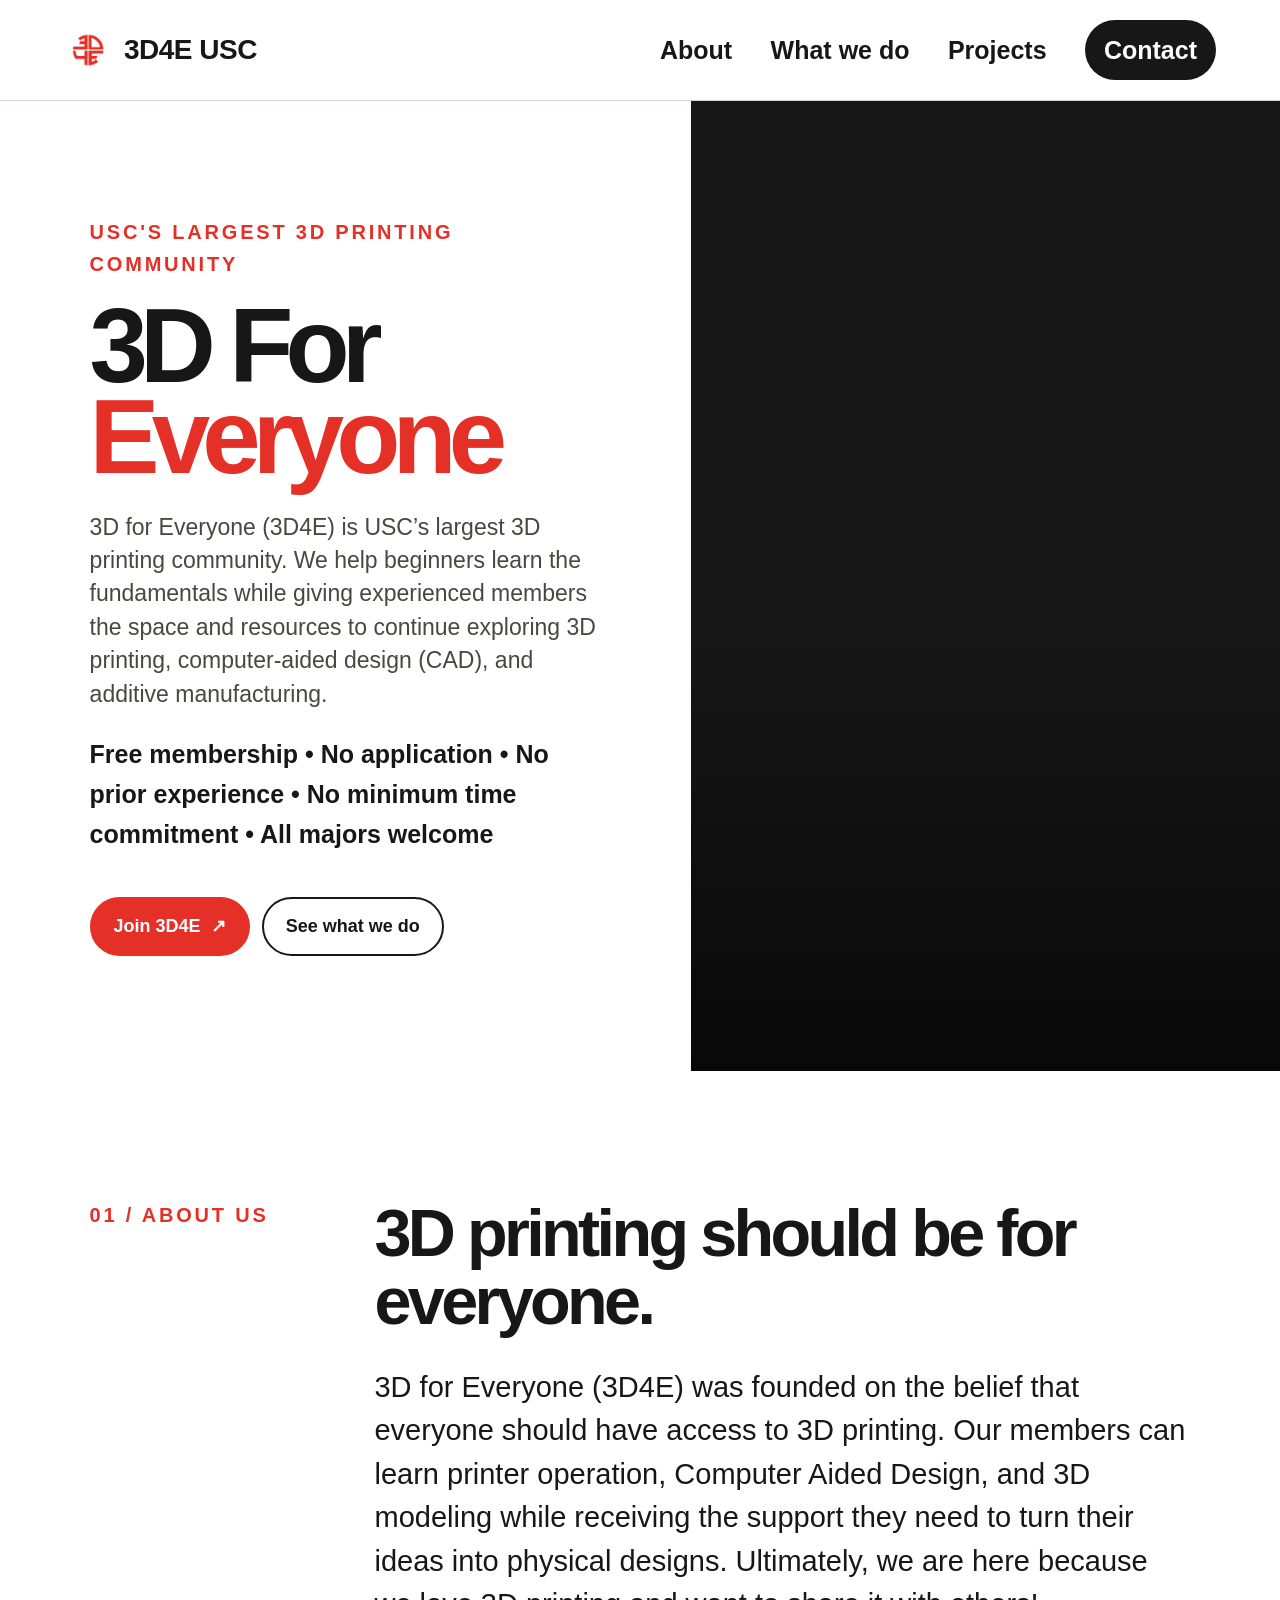
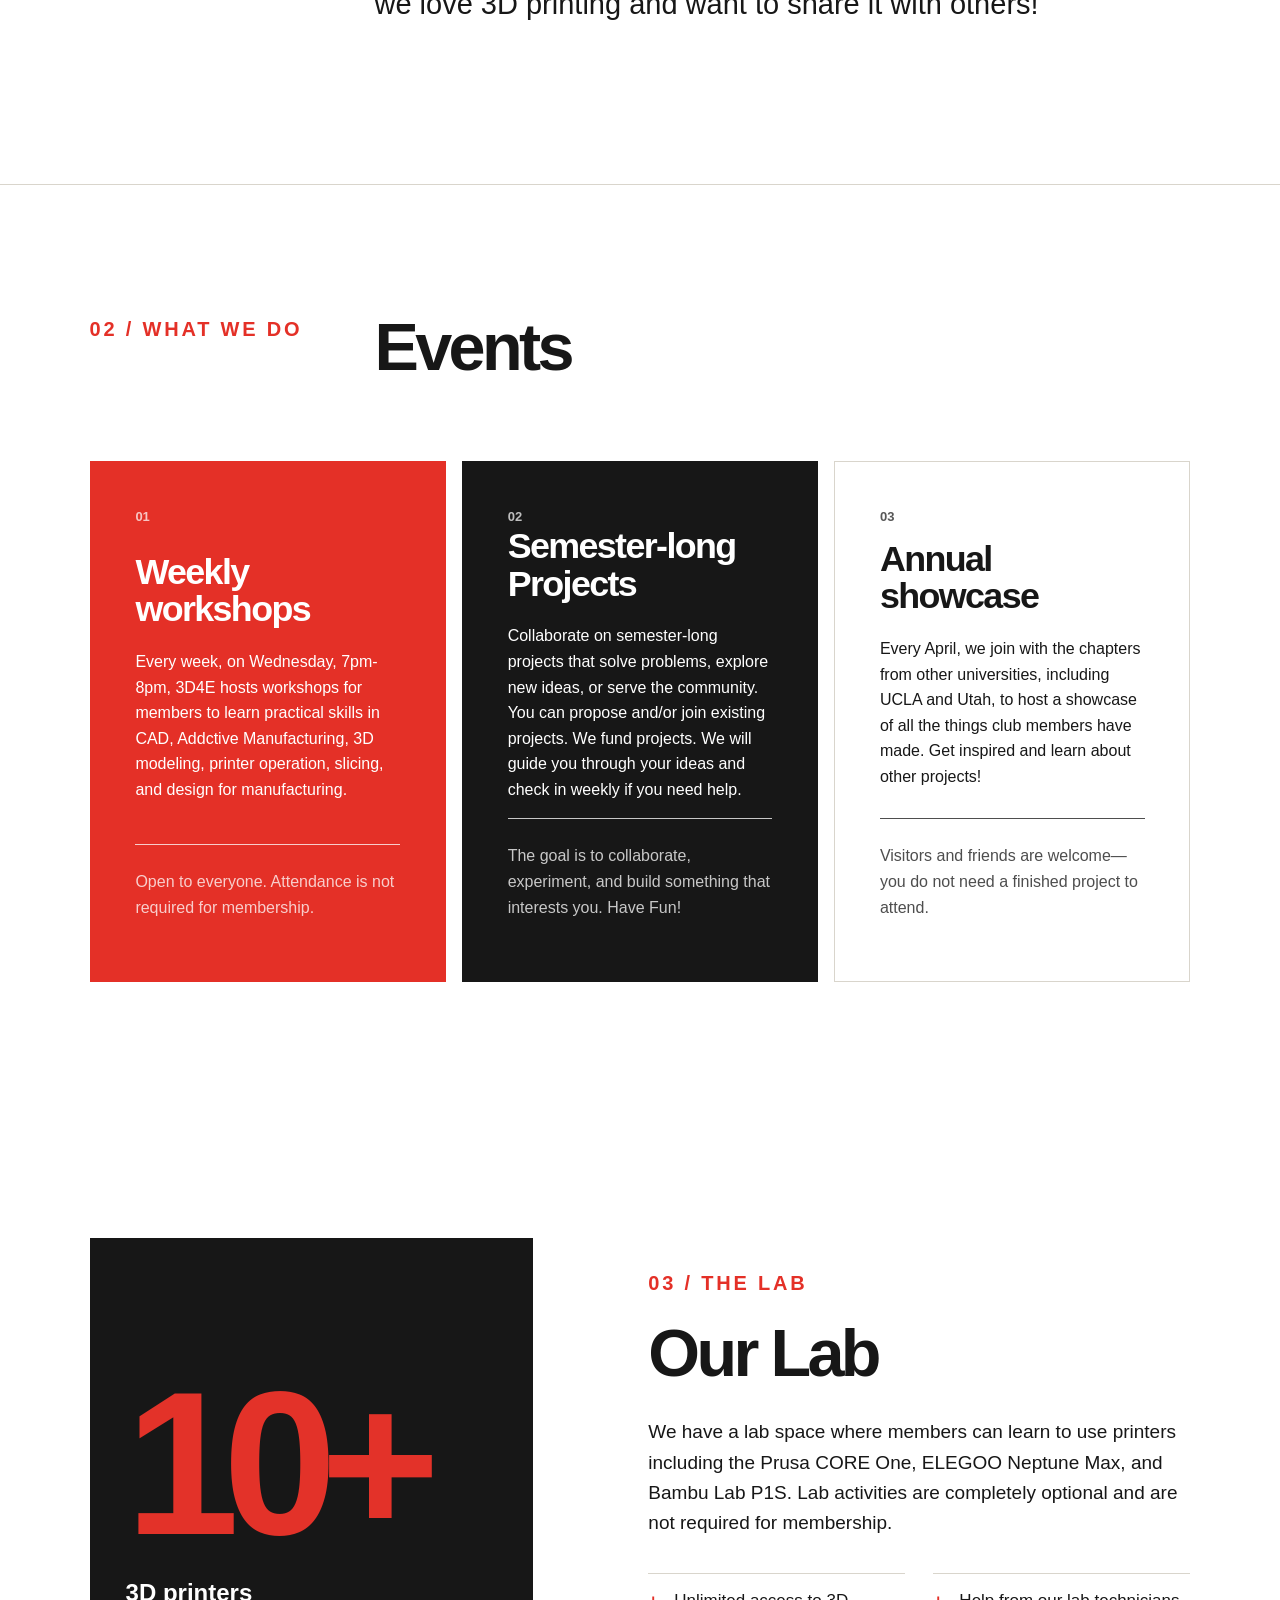
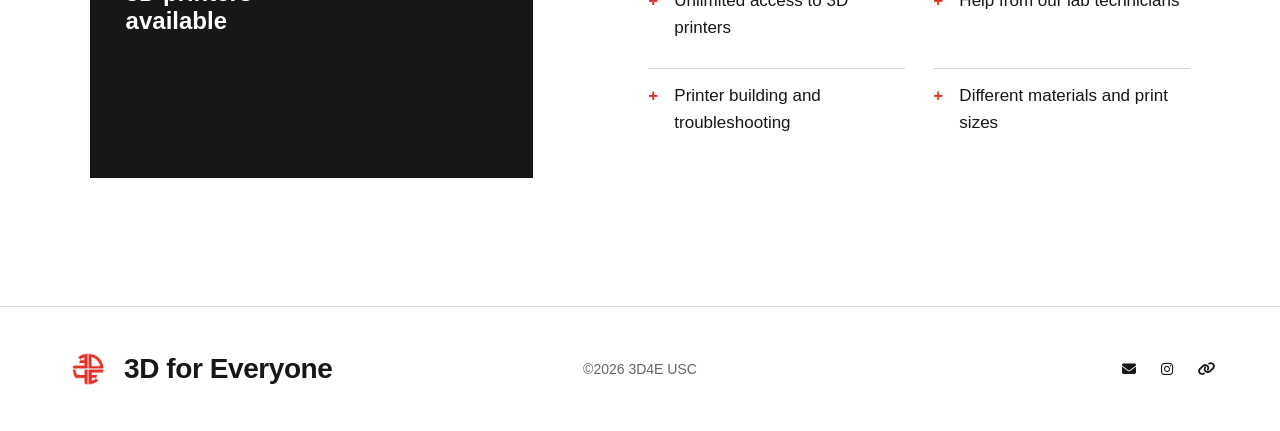
==== commit de7a1bab: "Update index.html" ====
--- a/index.html
+++ b/index.html
@@ -20,7 +20,7 @@
     <nav aria-label="Main navigation">
       <a href="#about">About</a>
       <a href="#what-we-do">What we do</a>
-      <a href="#people">People</a>
+       <a href="index.html#projects">Projects</a>
       <a class="nav-cta" href="contact.html">Contact</a>
     </nav>
   </header>
@@ -39,7 +39,7 @@
           Free membership • No application • No prior experience • No minimum time commitment • All majors welcome
         </p>
         <div class="button-row">
-          <a class="button button-primary" href="https://linktr.ee/3d4e_at_usc" target="_blank"
+          <a class="button button-primary" href="contact.html" target="_blank"
             rel="noopener noreferrer">Join 3D4E <span aria-hidden="true">↗</span></a>
           <a class="button button-secondary" href="#what-we-do">See what we do</a>
 
@@ -50,9 +50,9 @@
       </div>
       <div class="hero-art">
         <div class="hero-slideshow">
-
+          <img src="images/club-photo-1.jpg">
           <img src="images/club-photo-2.jpg">
-          <img src="images/club-photo-1.jpg">
+          <img src="images/club-photo-3.jpg">
           <img src="images/club-photo-4.jpg">
           <img src="images/club-photo-5.jpg">
           <img src="images/club-photo-6.jpg">
@@ -94,15 +94,17 @@
           <span class="card-icon" aria-hidden="true">02</span>
           <h3>Semester-long Projects</h3>
           <p>Collaborate on semester-long projects that solve problems, explore new ideas, or serve the community. You
-            can propose and/or join existing projects. We fund projects. We will guide you through your ideas and check in weekly if you need help. </p>
+            can propose and/or join existing projects. We fund projects. We will guide you through your ideas and check
+            in weekly if you need help. </p>
           <p class="card-note">The goal is to collaborate, experiment, and build something that interests you. Have Fun!
           </p>
         </article>
         <article class="info-card light-card">
           <span class="card-icon" aria-hidden="true">03</span>
           <h3>Annual showcase</h3>
-          <p>Every April, we join with the chapters from other universities, including UCLA and Utah, to host a showcase of all the things club members
-            have made. Get inspired and learn about other projects! 
+          <p>Every April, we join with the chapters from other universities, including UCLA and Utah, to host a showcase
+            of all the things club members
+            have made. Get inspired and learn about other projects!
           </p>
           <p class="card-note">Visitors and friends are welcome—you do not need a finished project to attend.</p>
         </article>
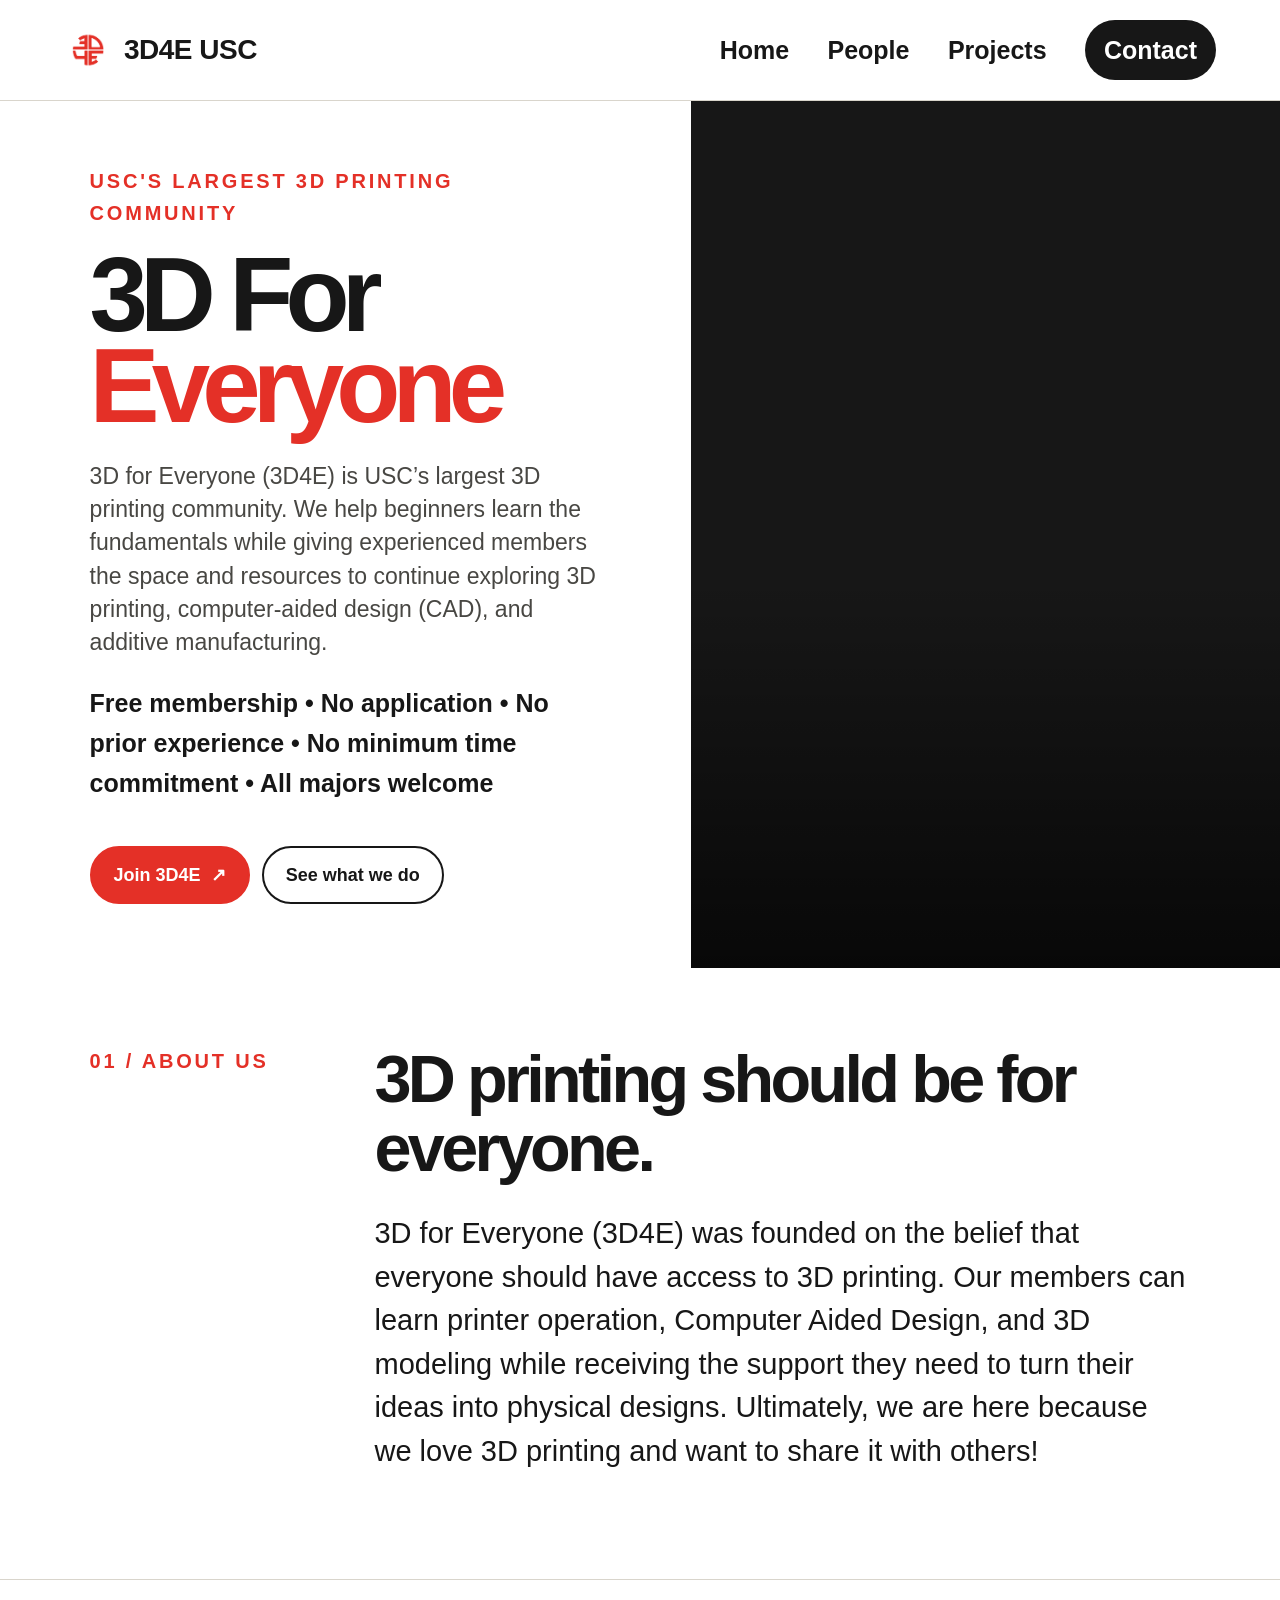
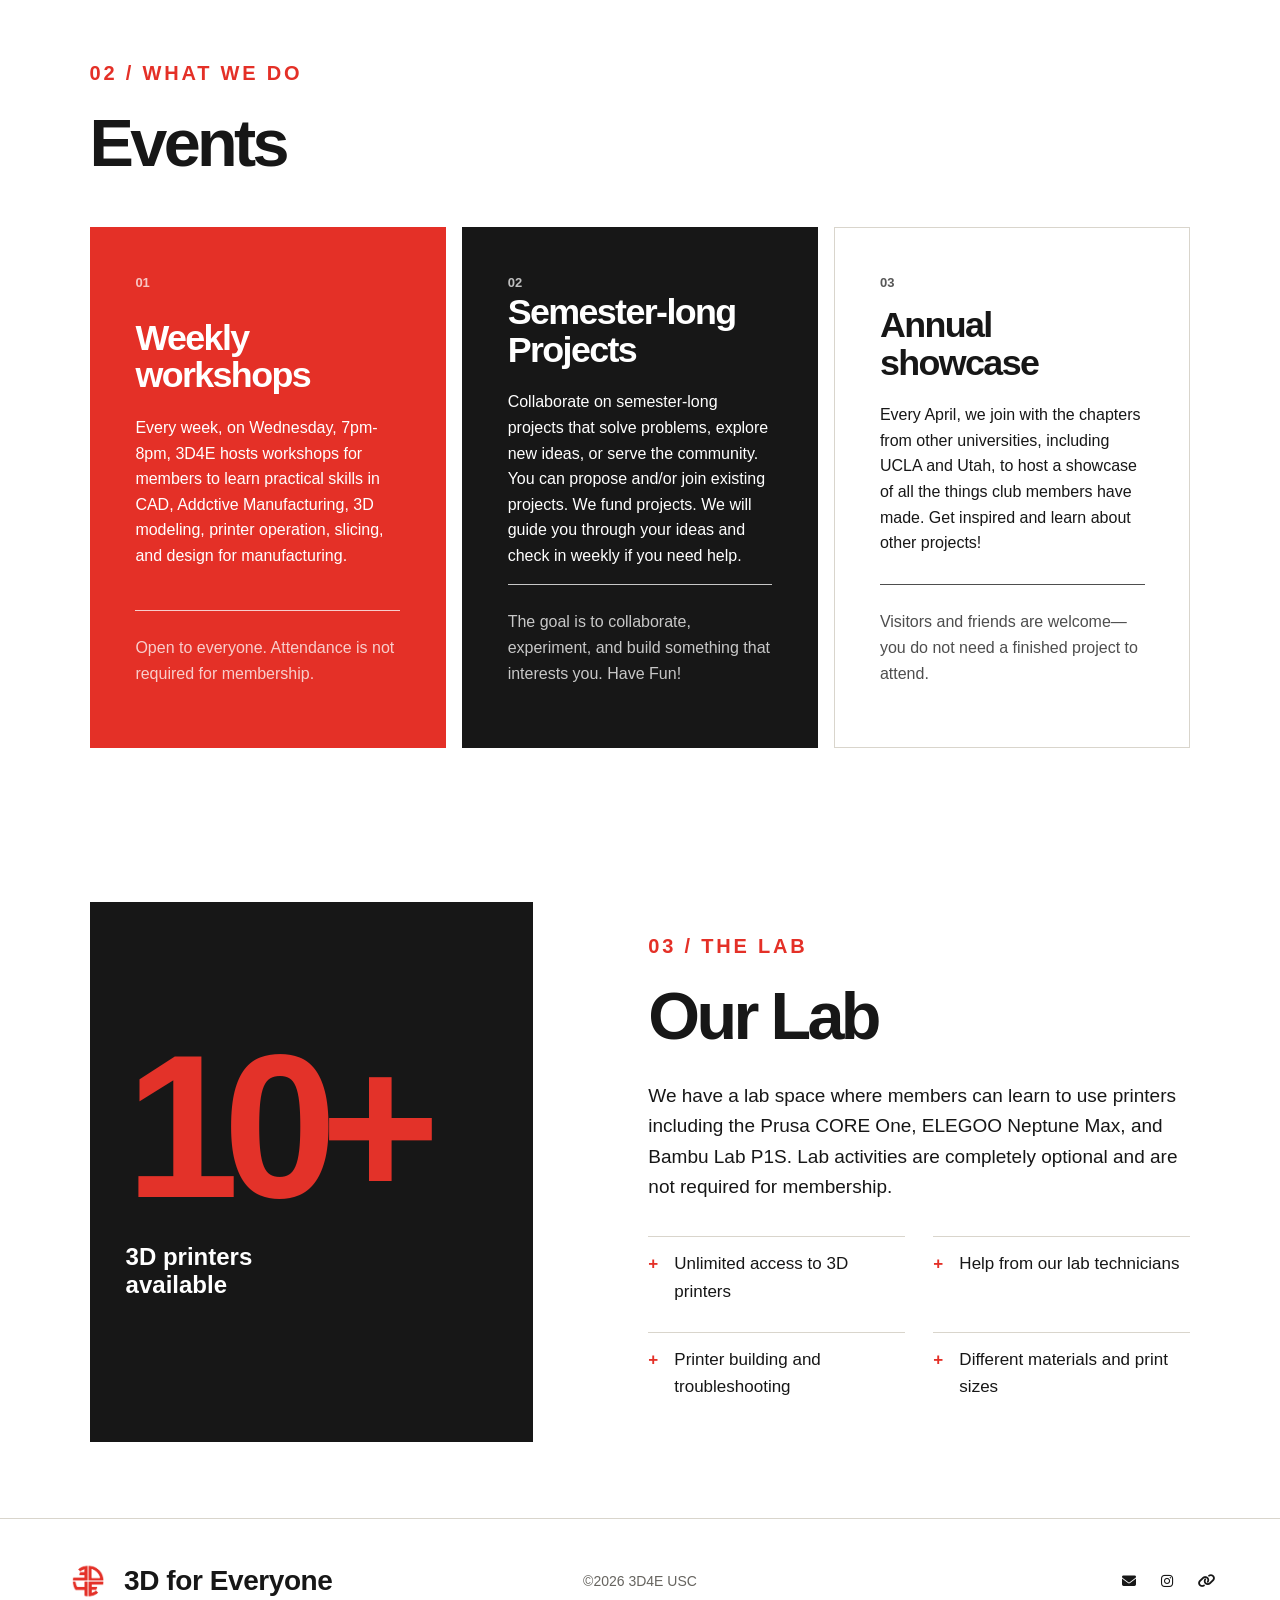
==== commit 3a383d44: "Updated People Section !!!" ====
--- a/index.html
+++ b/index.html
@@ -18,8 +18,8 @@
       <span>3D4E USC</span>
     </a>
     <nav aria-label="Main navigation">
-      <a href="#about">About</a>
-      <a href="#what-we-do">What we do</a>
+      <a href="index.html">Home</a>
+      <a href="people.html">People</a>
        <a href="index.html#projects">Projects</a>
       <a class="nav-cta" href="contact.html">Contact</a>
     </nav>
--- a/styles.css
+++ b/styles.css
@@ -52,6 +52,10 @@
   justify-content: space-between;
   gap: 24px;
   border-bottom: 1px solid var(--line);
+  position: sticky;
+  top: 0;
+  z-index: 1000;
+  background: var(--white);
 
 }
 
@@ -122,10 +126,10 @@
 }
 
 .hero-copy {
-  padding: clamp(64px, 9vw, 130px) clamp(30px, 7vw, 104px);
+  padding: clamp(48px, 5vw, 76px) clamp(30px, 7vw, 104px);
   display: flex;
   flex-direction: column;
-  justify-content: center;
+  justify-content: flex-start;
 }
 
 .eyebrow,
@@ -204,7 +208,7 @@
 }
 
 .section {
-  padding: clamp(72px, 10vw, 150px) clamp(24px, 7vw, 104px);
+  padding: clamp(45px, 6vw, 80px) clamp(24px, 7vw, 104px);
 }
 
 .intro {
@@ -235,9 +239,6 @@
 }
 
 .section-heading {
-  display: grid;
-  grid-template-columns: minmax(180px, .45fr) 1.55fr;
-  gap: 48px;
   align-items: start;
 }
 
@@ -418,7 +419,7 @@
 }
 
 .contact-hero h1 {
-   margin: 0;
+  margin: 0;
   font-size: clamp(42px, 5vw, 75px);
   line-height: 1.1;
   white-space: nowrap;
@@ -539,6 +540,7 @@
   opacity: 0;
   animation: hero-slideshow 20s infinite;
 }
+
 .membership-line {
   color: var(--black);
   font-size: 25px !important;
@@ -769,7 +771,7 @@
     height: 34px;
   }
 
-  .brand > span {
+  .brand>span {
     font-size: 19px;
   }
 
@@ -857,7 +859,7 @@
     line-height: 1.05;
   }
 
-  .intro > div p {
+  .intro>div p {
     font-size: 19px;
     line-height: 1.5;
   }
@@ -977,12 +979,12 @@
 }
 
 @media (max-width: 430px) {
-  .brand > span {
+  .brand>span {
     font-size: 17px;
   }
 
   nav a {
-    font-size: 12px;
+    font-size: 17px;
   }
 
   .nav-cta {
@@ -993,4 +995,4 @@
   .contact-hero h1 {
     font-size: clamp(43px, 14vw, 58px);
   }
-}
+}
